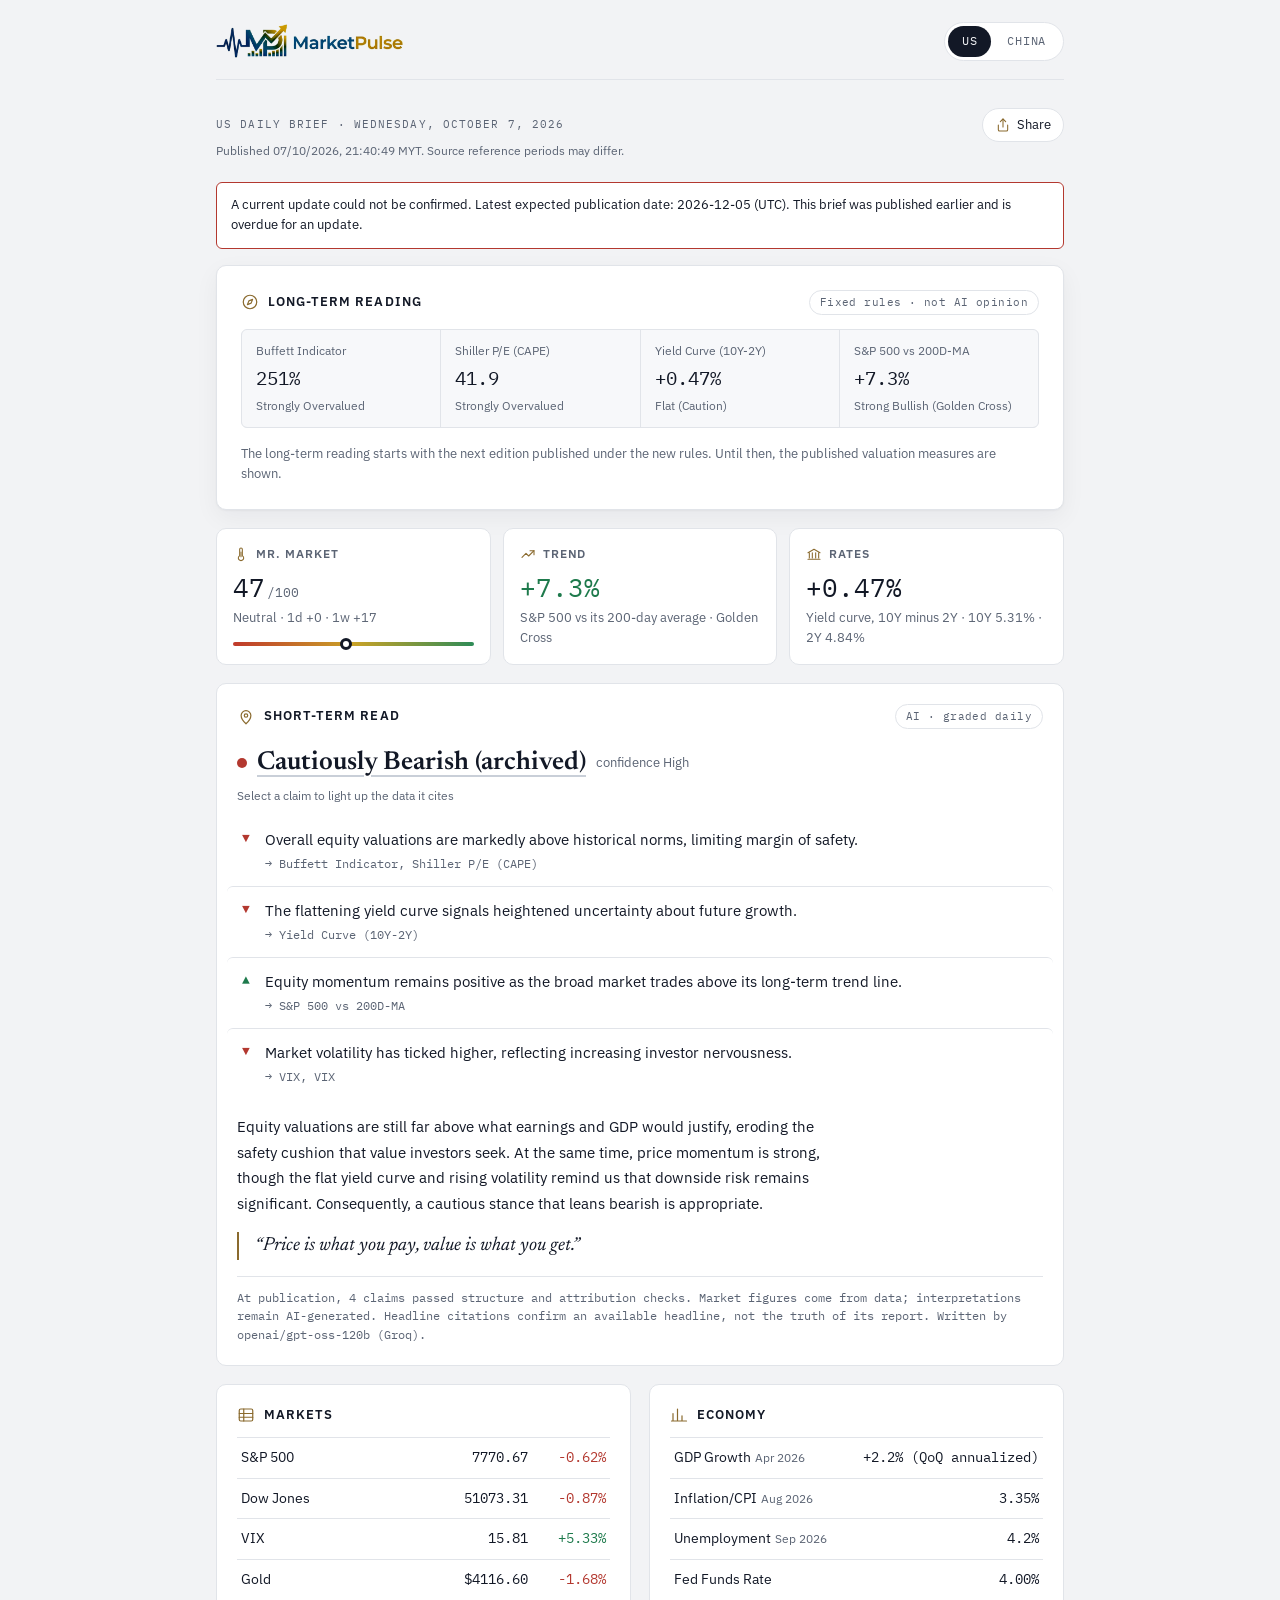
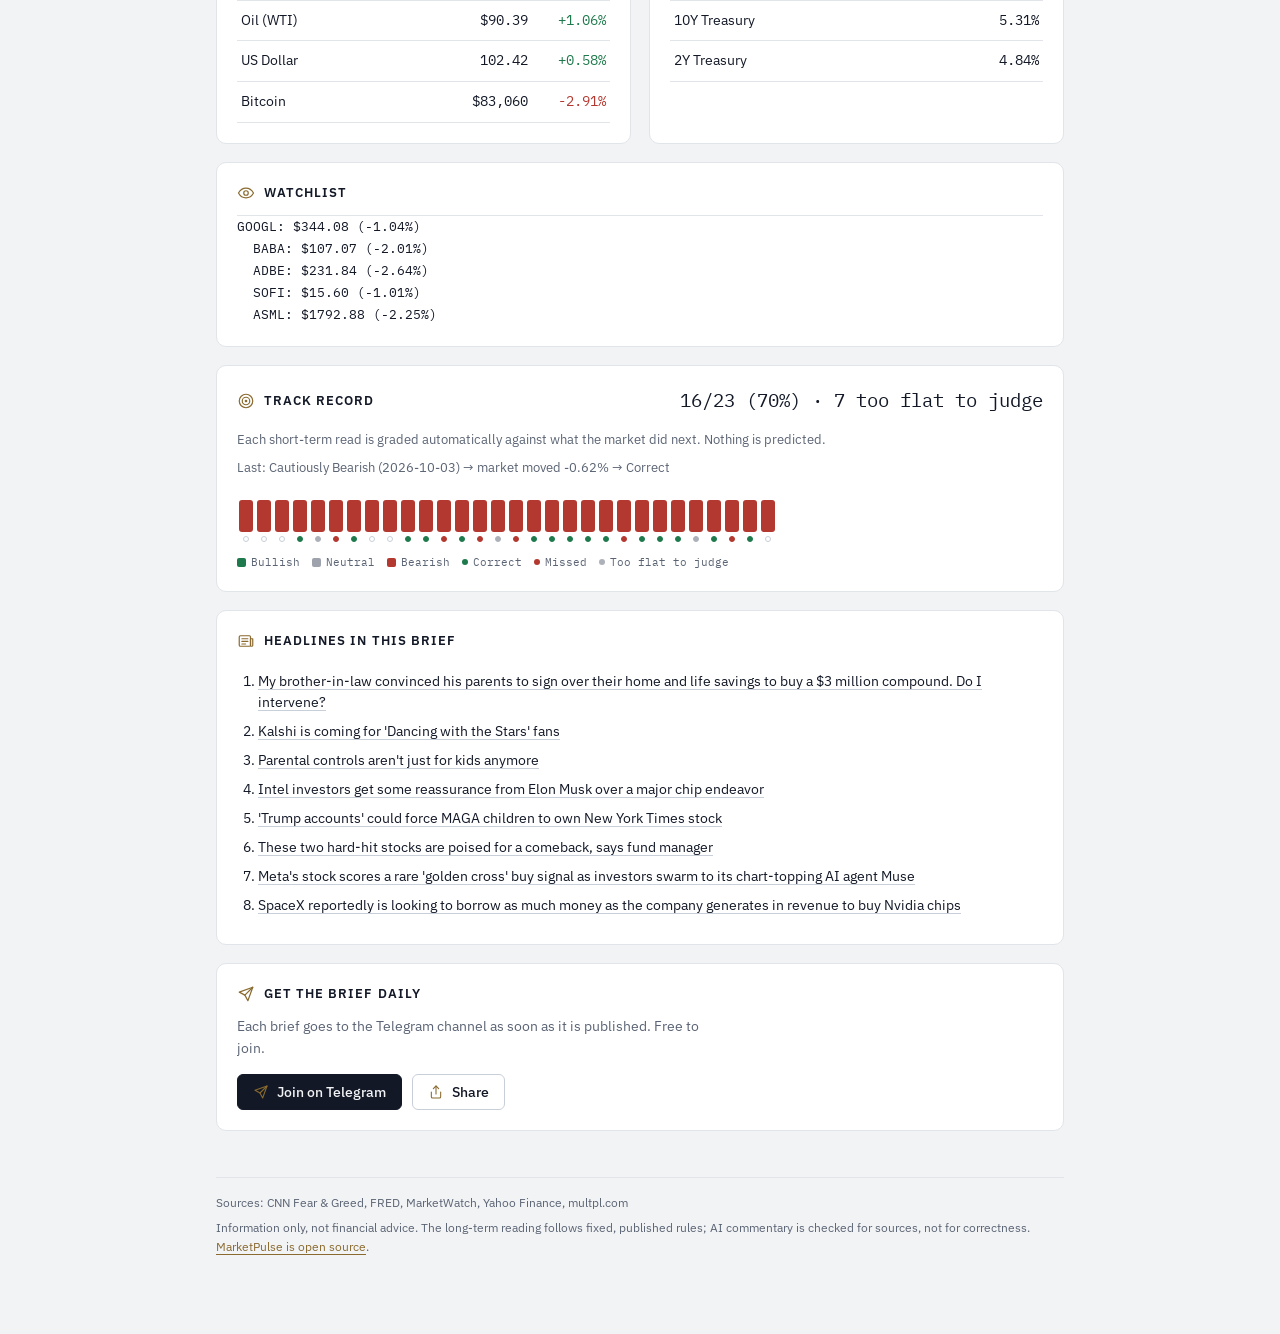
==== docs/index.html @ 203d445c "Use the channel's logo on the dashboard and in link previews The dashboard drew its own mark, a gold" ====
<!doctype html>
<html lang="en">
<head>
<meta charset="utf-8">
<meta name="viewport" content="width=device-width, initial-scale=1, viewport-fit=cover">
<title>MarketPulse — Market Brief</title>
<meta name="description" content="A long-term reading of the US market for value investors, with an AI short-term read whose every claim cites its source data.">
<link rel="canonical" href="https://creator35lwb-web.github.io/MarketPulse/">
<meta property="og:type" content="website">
<meta property="og:site_name" content="MarketPulse">
<meta property="og:title" content="MarketPulse · Daily US &amp; China market brief">
<meta property="og:description" content="A free daily brief for value investors: a long-term reading on fixed rules, and an AI short-term read whose every claim cites its data.">
<meta property="og:url" content="https://creator35lwb-web.github.io/MarketPulse/">
<meta property="og:image" content="https://creator35lwb-web.github.io/MarketPulse/assets/og-card.png">
<meta property="og:image:width" content="1200">
<meta property="og:image:height" content="630">
<meta property="og:image:alt" content="MarketPulse: the daily market brief for value investors">
<meta name="twitter:card" content="summary_large_image">
<link rel="icon" type="image/png" sizes="32x32" href="assets/brand/favicon-32.png">
<link rel="icon" type="image/png" sizes="64x64" href="assets/brand/favicon-64.png">
<link rel="apple-touch-icon" href="assets/brand/apple-touch-icon.png">
<link rel="preconnect" href="https://fonts.googleapis.com">
<link rel="preconnect" href="https://fonts.gstatic.com" crossorigin>
<link href="https://fonts.googleapis.com/css2?family=Newsreader:ital,opsz,wght@0,6..72,500;0,6..72,600;1,6..72,500&family=IBM+Plex+Sans:wght@400;500;600&family=IBM+Plex+Mono:wght@400;500&display=swap" rel="stylesheet">
<link rel="stylesheet" href="style.css">
</head>
<body>
<svg width="0" height="0" style="position:absolute" aria-hidden="true" focusable="false">
  <symbol id="i-compass" viewBox="0 0 24 24"><circle cx="12" cy="12" r="9"/><path d="M15.5 8.5l-2 5-5 2 2-5z"/></symbol>
  <symbol id="i-thermo" viewBox="0 0 24 24"><path d="M10 14.5V5a2 2 0 1 1 4 0v9.5a4 4 0 1 1-4 0z"/><path d="M12 9v7"/></symbol>
  <symbol id="i-trend" viewBox="0 0 24 24"><path d="M3 17l6-6 4 4 8-8"/><path d="M15 7h6v6"/></symbol>
  <symbol id="i-bank" viewBox="0 0 24 24"><path d="M3 10l9-5 9 5"/><path d="M5 10v8M9.5 10v8M14.5 10v8M19 10v8"/><path d="M3 20h18"/></symbol>
  <symbol id="i-grid" viewBox="0 0 24 24"><rect x="3" y="4" width="18" height="16" rx="2"/><path d="M3 10h18M3 15h18M9 4v16"/></symbol>
  <symbol id="i-eye" viewBox="0 0 24 24"><path d="M2 12s3.5-6.5 10-6.5S22 12 22 12s-3.5 6.5-10 6.5S2 12 2 12z"/><circle cx="12" cy="12" r="3"/></symbol>
  <symbol id="i-target" viewBox="0 0 24 24"><circle cx="12" cy="12" r="9"/><circle cx="12" cy="12" r="5"/><circle cx="12" cy="12" r="1"/></symbol>
  <symbol id="i-pin" viewBox="0 0 24 24"><path d="M12 21s-6.5-5.8-6.5-11a6.5 6.5 0 0 1 13 0C18.5 15.2 12 21 12 21z"/><circle cx="12" cy="10" r="2.3"/></symbol>
  <symbol id="i-news" viewBox="0 0 24 24"><rect x="3" y="5" width="15" height="14" rx="1.5"/><path d="M18 9h3v8.5a1.5 1.5 0 0 1-3 0z"/><path d="M6.5 9h8M6.5 12.5h8M6.5 16h5"/></symbol>
  <symbol id="i-clock" viewBox="0 0 24 24"><circle cx="12" cy="12" r="9"/><path d="M12 7v5l3 2"/></symbol>
  <symbol id="i-check" viewBox="0 0 24 24"><path d="M12 3l7 3v5.5c0 4.5-3 8-7 9.5-4-1.5-7-5-7-9.5V6z"/><path d="M8.5 12l2.5 2.5 4.5-5"/></symbol>
  <symbol id="i-economy" viewBox="0 0 24 24"><path d="M4 20V10M10 20V4M16 20v-7M22 20H2"/></symbol>
  <symbol id="i-share" viewBox="0 0 24 24"><path d="M12 15V3"/><path d="M8 7l4-4 4 4"/><path d="M5 12v7a2 2 0 0 0 2 2h10a2 2 0 0 0 2-2v-7"/></symbol>
  <symbol id="i-message" viewBox="0 0 24 24"><path d="M20.5 12a8.5 8.5 0 0 1-12.4 7.5L3.5 20.5l1-4.4A8.5 8.5 0 1 1 20.5 12z"/><path d="M8.5 10.5h7M8.5 14h4.5"/></symbol>
  <symbol id="i-send" viewBox="0 0 24 24"><path d="M21 3L10.5 13.5"/><path d="M21 3l-6.5 18-4-7.5-7.5-4z"/></symbol>
  <symbol id="i-copy" viewBox="0 0 24 24"><rect x="9" y="9" width="11" height="11" rx="2"/><path d="M5 15V6a2 2 0 0 1 2-2h9"/></symbol>
  <symbol id="i-close" viewBox="0 0 24 24"><path d="M6 6l12 12M18 6L6 18"/></symbol>
</svg>

<div class="wrap">
  <header class="topbar">
    <a class="brand" href="./" aria-label="MarketPulse home">
      <!-- The logo from the Telegram channel; one image per theme. -->
      <img class="brand-lockup on-light" src="assets/brand/lockup.png" alt="" width="661" height="120">
      <img class="brand-lockup on-dark" src="assets/brand/lockup-dark.png" alt="" width="661" height="120">
    </a>
    <div class="edition-toggle" role="group" aria-label="Edition">
      <button type="button" data-edition="US" aria-pressed="true">US</button>
      <button type="button" data-edition="CN" aria-pressed="false">China</button>
    </div>
  </header>

  <main id="app">
    <p class="state-msg">Loading the latest brief…</p>
  </main>

  <dialog class="share-dialog" aria-labelledby="share-title">
    <div class="share-head">
      <h2 id="share-title" class="card-title"><svg class="icon" aria-hidden="true"><use href="#i-share"/></svg>Share this brief</h2>
      <button type="button" class="icon-btn share-close" aria-label="Close"><svg class="icon" aria-hidden="true"><use href="#i-close"/></svg></button>
    </div>
    <p class="share-pitch"></p>
    <div class="share-copy">
      <input class="share-url" type="text" readonly aria-label="Link to this brief">
      <button type="button" class="btn copy-link" autofocus><svg class="icon" aria-hidden="true"><use href="#i-copy"/></svg><span class="copy-label">Copy link</span></button>
    </div>
    <div class="share-grid">
      <a data-share="whatsapp" target="_blank" rel="noopener noreferrer">WhatsApp</a>
      <a data-share="telegram" target="_blank" rel="noopener noreferrer">Telegram</a>
      <a data-share="facebook" target="_blank" rel="noopener noreferrer">Facebook</a>
      <a data-share="x" target="_blank" rel="noopener noreferrer">X</a>
      <a data-share="linkedin" target="_blank" rel="noopener noreferrer">LinkedIn</a>
      <a data-share="email">Email</a>
    </div>
  </dialog>
</div>

<template id="tpl-report">
  <section class="masthead">
    <div class="masthead-row">
      <p class="eyebrow"><span class="edition-name"></span> Daily Brief · <span class="date"></span></p>
      <button type="button" class="icon-btn share-open" aria-haspopup="dialog"><svg class="icon" aria-hidden="true"><use href="#i-share"/></svg>Share</button>
    </div>
    <p class="asof"><svg class="icon" aria-hidden="true"><use href="#i-clock"/></svg><span class="asof-label"></span></p>
    <p class="publication-time"></p>
  </section>

  <div class="publication-banner flag-banner" role="status" hidden></div>
  <div class="flag-banner data-health-banner" hidden></div>

  <section class="card reading-card" aria-labelledby="reading-title">
    <div class="card-head">
      <h2 id="reading-title" class="card-title"><svg class="icon" aria-hidden="true"><use href="#i-compass"/></svg>Long-term reading</h2>
      <span class="rules-chip">Fixed rules · not AI opinion</span>
    </div>
    <div class="reading-body">
      <div class="verdict">
        <p class="micro">Valuation</p>
        <p class="verdict-word"></p>
        <p class="verdict-status"></p>
      </div>
      <div class="band-meter" role="img">
        <div class="band-rows"></div>
        <div class="band-labels"></div>
      </div>
      <dl class="reading-facts"></dl>
      <div class="changes">
        <h3 class="micro">What would change it</h3>
        <ul class="change-list"></ul>
      </div>
    </div>
    <p class="reading-note" hidden></p>
  </section>

  <section class="context-strip" aria-label="Market context">
    <div class="tile mood-tile" data-factkey="fearGreedValue">
      <p class="tile-title"><svg class="icon" aria-hidden="true"><use href="#i-thermo"/></svg>Mr. Market</p>
      <p class="tile-value"><span class="mood-score"></span><span class="tile-unit">/100</span></p>
      <p class="tile-label mood-label"></p>
      <div class="gauge-track"><div class="gauge-dot"></div></div>
    </div>
    <div class="tile trend-tile" data-factkey="sp500VsMa200">
      <p class="tile-title"><svg class="icon" aria-hidden="true"><use href="#i-trend"/></svg>Trend</p>
      <p class="tile-value trend-value"></p>
      <p class="tile-label trend-label"></p>
    </div>
    <div class="tile rates-tile" data-factkey="yieldCurve">
      <p class="tile-title"><svg class="icon" aria-hidden="true"><use href="#i-bank"/></svg>Rates</p>
      <p class="tile-value curve-value"></p>
      <p class="tile-label curve-label"></p>
    </div>
  </section>

  <section class="card read-card" aria-labelledby="read-title">
    <div class="card-head">
      <h2 id="read-title" class="card-title"><svg class="icon" aria-hidden="true"><use href="#i-pin"/></svg>Short-term read</h2>
      <span class="rules-chip ai-chip">AI · graded daily</span>
    </div>
    <p class="read-line"><span class="read-dot"></span><button type="button" class="sentiment-word"></button><span class="confidence"></span></p>
    <p class="hint">Select a claim to light up the data it cites</p>
    <p class="analysis-notice" hidden></p>
    <div class="claims"></div>
    <p class="interpretation"></p>
    <blockquote class="wisdom"></blockquote>
    <div class="verified-strip"></div>
  </section>

  <div class="grid-2">
    <section class="card table-card" aria-labelledby="markets-title">
      <h2 id="markets-title" class="card-title"><svg class="icon" aria-hidden="true"><use href="#i-grid"/></svg>Markets</h2>
      <div class="ledger screener-ledger"></div>
    </section>
    <section class="card table-card" aria-labelledby="economy-title">
      <h2 id="economy-title" class="card-title"><svg class="icon" aria-hidden="true"><use href="#i-economy"/></svg>Economy</h2>
      <div class="ledger economic-ledger"></div>
    </section>
  </div>

  <section class="card table-card watchlist-section" aria-labelledby="watch-title">
    <h2 id="watch-title" class="card-title"><svg class="icon" aria-hidden="true"><use href="#i-eye"/></svg>Watchlist</h2>
    <div class="ledger watchlist-ledger"></div>
    <pre class="watchlist-block" hidden></pre>
  </section>

  <section class="card trackrecord-section" aria-labelledby="record-title">
    <div class="card-head">
      <h2 id="record-title" class="card-title"><svg class="icon" aria-hidden="true"><use href="#i-target"/></svg>Track record</h2>
      <span class="accuracy"></span>
    </div>
    <p class="record-note">Each short-term read is graded automatically against what the market did next. Nothing is predicted.</p>
    <p class="last"></p>
    <p class="history-empty state-msg" hidden>The history builds day by day; a timeline appears after a few editions.</p>
    <div class="history-strip" role="list" aria-label="Daily short-term read history"></div>
    <div class="history-detail" hidden>
      <span class="history-detail-date"></span>
      <span class="history-detail-sentiment"></span>
      <span class="history-detail-result"></span>
    </div>
    <div class="history-legend">
      <span><i class="swatch bullish"></i> Bullish</span>
      <span><i class="swatch neutral"></i> Neutral</span>
      <span><i class="swatch bearish"></i> Bearish</span>
      <span><i class="dot hit"></i> Correct</span>
      <span><i class="dot miss"></i> Missed</span>
      <span><i class="dot flat"></i> Too flat to judge</span>
    </div>
  </section>

  <section class="card news-section" aria-labelledby="news-title">
    <h2 id="news-title" class="card-title"><svg class="icon" aria-hidden="true"><use href="#i-news"/></svg>Headlines in this brief</h2>
    <ol class="news-list"></ol>
  </section>

  <section class="card extra-evidence-section" hidden>
    <h2 class="card-title"><svg class="icon" aria-hidden="true"><use href="#i-check"/></svg>Additional cited evidence</h2>
    <div class="ledger extra-evidence-ledger"></div>
  </section>

  <div class="grid-2 connect-grid">
    <section class="card connect-card" aria-labelledby="join-title">
      <h2 id="join-title" class="card-title"><svg class="icon" aria-hidden="true"><use href="#i-send"/></svg>Get the brief daily</h2>
      <p class="connect-text">Each brief goes to the Telegram channel as soon as it is published. Free to join.</p>
      <div class="connect-actions">
        <a class="btn btn-primary channel-link" target="_blank" rel="noopener noreferrer"><svg class="icon" aria-hidden="true"><use href="#i-send"/></svg>Join on Telegram</a>
        <button type="button" class="btn share-open" aria-haspopup="dialog"><svg class="icon" aria-hidden="true"><use href="#i-share"/></svg>Share</button>
      </div>
    </section>
    <section class="card connect-card feedback-card" aria-labelledby="feedback-title" hidden>
      <h2 id="feedback-title" class="card-title"><svg class="icon" aria-hidden="true"><use href="#i-message"/></svg>Help shape MarketPulse</h2>
      <p class="connect-text">Tell us what helps, what confuses you, or a number that looks wrong. Anonymous, and it takes about a minute.</p>
      <div class="connect-actions">
        <a class="btn btn-primary feedback-link" target="_blank" rel="noopener noreferrer"><svg class="icon" aria-hidden="true"><use href="#i-message"/></svg>Give feedback</a>
      </div>
    </section>
  </div>

  <footer class="footer">
    <p class="sources"></p>
    <p>Information only, not financial advice. The long-term reading follows fixed, published rules; AI commentary is checked for sources, not for correctness. <a href="https://github.com/creator35lwb-web/MarketPulse">MarketPulse is open source</a>.</p>
  </footer>
</template>

<script type="module" src="app.js"></script>
</body>
</html>
---- docs/style.css ----
/* ============================================================
   MarketPulse — research-note design system
   Layout: one reading column. The long-term reading leads as the
   page's single statement piece; context, the AI short-term read,
   and the source tables follow in order of how slowly they change.
   ============================================================ */

:root {
  /* Light: porcelain paper, ink text, brass accent */
  --bg: #F2F3F5;
  --surface: #FFFFFF;
  --surface-2: #F7F8FA;
  --rule: #E1E4E9;
  --rule-strong: #C9CFD8;
  --text: #121826;
  --muted: #5B6474;
  --accent: #8A6A2E;
  --accent-soft: rgba(138, 106, 46, 0.10);
  --pos: #1E7A4C;
  --neg: #B3382F;
  --band-1: #2E8B57;
  --band-2: #74A657;
  --band-3: #C9A227;
  --band-4: #D2782D;
  --band-5: #C0392B;
  --shadow: 0 1px 2px rgba(18, 24, 38, 0.04), 0 8px 24px rgba(18, 24, 38, 0.05);

  --display: "Newsreader", Georgia, "Times New Roman", serif;
  --sans: "IBM Plex Sans", -apple-system, BlinkMacSystemFont, "Segoe UI", sans-serif;
  --mono: "IBM Plex Mono", "SFMono-Regular", Consolas, monospace;

  --fs-micro: 11px;
  --fs-sm: 13px;
  --fs-md: 15px;
  --fs-lg: 19px;
  --fs-xl: 26px;
  --fs-display: clamp(40px, 8vw, 64px);

  --container: 880px;
  --radius: 10px;
  --radius-sm: 6px;
  color-scheme: light;
}

@media (prefers-color-scheme: dark) {
  :root:not([data-theme="light"]) {
    --bg: #0D1015;
    --surface: #141922;
    --surface-2: #1A2029;
    --rule: #252C37;
    --rule-strong: #343D4B;
    --text: #ECE9E2;
    --muted: #98A1AF;
    --accent: #CFA75A;
    --accent-soft: rgba(207, 167, 90, 0.12);
    --pos: #4FB07B;
    --neg: #E06A5F;
    --band-1: #3FA36B;
    --band-2: #8CBF6A;
    --band-3: #D9B640;
    --band-4: #E08A45;
    --band-5: #E05A4C;
    --shadow: 0 1px 2px rgba(0, 0, 0, 0.3), 0 12px 32px rgba(0, 0, 0, 0.25);
    color-scheme: dark;
  }
}
:root[data-theme="dark"] {
  --bg: #0D1015;
  --surface: #141922;
  --surface-2: #1A2029;
  --rule: #252C37;
  --rule-strong: #343D4B;
  --text: #ECE9E2;
  --muted: #98A1AF;
  --accent: #CFA75A;
  --accent-soft: rgba(207, 167, 90, 0.12);
  --pos: #4FB07B;
  --neg: #E06A5F;
  --band-1: #3FA36B;
  --band-2: #8CBF6A;
  --band-3: #D9B640;
  --band-4: #E08A45;
  --band-5: #E05A4C;
  --shadow: 0 1px 2px rgba(0, 0, 0, 0.3), 0 12px 32px rgba(0, 0, 0, 0.25);
  color-scheme: dark;
}

* { box-sizing: border-box; }
[hidden] { display: none !important; }

body {
  margin: 0;
  background: var(--bg);
  color: var(--text);
  font-family: var(--sans);
  font-size: var(--fs-md);
  line-height: 1.55;
  -webkit-font-smoothing: antialiased;
}

.wrap {
  max-width: var(--container);
  margin: 0 auto;
  padding-inline: 16px;
  padding-block: 0 72px;
}

a { color: var(--accent); text-underline-offset: 3px; }
button { font: inherit; color: inherit; }
:focus-visible { outline: 2px solid var(--accent); outline-offset: 2px; border-radius: 4px; }

.icon {
  width: 18px; height: 18px;
  flex: 0 0 auto;
  fill: none;
  stroke: currentColor;
  stroke-width: 1.6;
  stroke-linecap: round;
  stroke-linejoin: round;
}

/* ---------- Top bar ---------- */

.topbar {
  display: flex;
  align-items: center;
  justify-content: space-between;
  gap: 16px;
  padding-block: 22px 18px;
  margin-bottom: 28px;
  border-bottom: 1px solid var(--rule);
}
.brand { display: inline-flex; align-items: center; text-decoration: none; min-width: 0; }
/* The channel's logo as a horizontal lockup; the dark-theme file lifts the navy so it reads on dark. */
.brand-lockup { display: block; height: 34px; width: auto; max-width: 100%; }
.brand-lockup.on-dark { display: none; }
@media (prefers-color-scheme: dark) {
  :root:not([data-theme="light"]) .brand-lockup.on-light { display: none; }
  :root:not([data-theme="light"]) .brand-lockup.on-dark { display: block; }
}
:root[data-theme="dark"] .brand-lockup.on-light { display: none; }
:root[data-theme="dark"] .brand-lockup.on-dark { display: block; }

.edition-toggle {
  display: flex;
  gap: 2px;
  padding: 3px;
  background: var(--surface);
  border: 1px solid var(--rule);
  border-radius: 999px;
}
.edition-toggle button {
  font-family: var(--mono);
  font-size: 12px;
  letter-spacing: 0.06em;
  text-transform: uppercase;
  color: var(--muted);
  background: transparent;
  border: 0;
  padding: 6px 14px;
  border-radius: 999px;
  cursor: pointer;
}
.edition-toggle button[aria-pressed="true"] { background: var(--text); color: var(--bg); }

/* ---------- Masthead ---------- */

.masthead { margin-bottom: 22px; }
.eyebrow, .micro {
  font-family: var(--mono);
  font-size: var(--fs-micro);
  letter-spacing: 0.1em;
  text-transform: uppercase;
  color: var(--muted);
  margin: 0;
}
.asof {
  display: inline-flex;
  align-items: center;
  gap: 8px;
  margin: 10px 0 4px;
  font-size: var(--fs-sm);
  color: var(--text);
}
.asof .icon { color: var(--accent); width: 16px; height: 16px; }
.asof.is-flagged { color: var(--neg); font-weight: 500; }
.asof.is-flagged .icon { color: var(--neg); }
.publication-time { margin: 0; font-size: 12px; color: var(--muted); }

/* ---------- Cards ---------- */

.card {
  background: var(--surface);
  border: 1px solid var(--rule);
  border-radius: var(--radius);
  padding: 20px;
  margin-bottom: 18px;
}
.card-head { display: flex; align-items: center; justify-content: space-between; gap: 12px; flex-wrap: wrap; margin-bottom: 14px; }
.card-title {
  display: inline-flex;
  align-items: center;
  gap: 9px;
  margin: 0;
  font-family: var(--sans);
  font-size: var(--fs-sm);
  font-weight: 600;
  letter-spacing: 0.08em;
  text-transform: uppercase;
  color: var(--text);
}
.card-title .icon { color: var(--accent); }
section.card > .card-title { margin-bottom: 12px; }
.rules-chip {
  font-family: var(--mono);
  font-size: var(--fs-micro);
  letter-spacing: 0.04em;
  color: var(--muted);
  border: 1px solid var(--rule);
  border-radius: 999px;
  padding: 3px 10px;
}

/* ---------- Long-term reading: the statement piece ---------- */

.reading-card { box-shadow: var(--shadow); padding: 24px; }
.reading-body { display: grid; gap: 22px; }
.verdict-word {
  font-family: var(--display);
  font-size: var(--fs-display);
  font-weight: 600;
  line-height: 1.02;
  letter-spacing: -0.015em;
  margin: 6px 0 8px;
  text-wrap: balance;
}
.verdict-word[data-level="1"] { color: var(--band-1); }
.verdict-word[data-level="2"] { color: var(--band-2); }
.verdict-word[data-level="3"] { color: var(--band-3); }
.verdict-word[data-level="4"] { color: var(--band-4); }
.verdict-word[data-level="5"] { color: var(--band-5); }
.verdict-status { margin: 0; font-size: var(--fs-sm); color: var(--muted); }

.band-meter { padding-bottom: 4px; }
.band-rows { display: grid; gap: 12px; }
.band-row { padding-top: 24px; border-radius: 4px; transition: background 0.3s ease; }
.band-track {
  position: relative;
  display: grid;
  grid-template-columns: repeat(5, 1fr);
  gap: 3px;
  height: 10px;
}
.band-seg { border-radius: 3px; opacity: 0.32; }
.band-seg.is-current { opacity: 1; }
.band-seg[data-level="1"] { background: var(--band-1); }
.band-seg[data-level="2"] { background: var(--band-2); }
.band-seg[data-level="3"] { background: var(--band-3); }
.band-seg[data-level="4"] { background: var(--band-4); }
.band-seg[data-level="5"] { background: var(--band-5); }
.band-marker {
  position: absolute;
  top: 50%;
  transform: translate(-50%, -50%);
  width: 14px; height: 14px;
  border-radius: 50%;
  background: var(--surface);
  border: 3px solid var(--text);
}
.band-marker .tag {
  position: absolute;
  bottom: 16px;
  left: 50%;
  transform: translateX(-50%);
  white-space: nowrap;
  font-family: var(--mono);
  font-size: 12px;
  color: var(--text);
}
/* Near either end, the tag hangs inward so it never leaves the card. */
.band-marker .tag.is-left { left: auto; right: -7px; transform: none; }
.band-marker .tag.is-right { left: -7px; transform: none; }
.band-labels {
  display: grid;
  grid-template-columns: repeat(5, 1fr);
  gap: 3px;
  margin-top: 10px;
  font-size: 11.5px;
  color: var(--muted);
}
.band-labels span { text-align: center; line-height: 1.25; }
.band-labels span.is-current { color: var(--text); font-weight: 600; }

.reading-facts {
  display: grid;
  grid-template-columns: repeat(auto-fit, minmax(170px, 1fr));
  gap: 1px;
  margin: 0;
  background: var(--rule);
  border: 1px solid var(--rule);
  border-radius: var(--radius-sm);
  overflow: hidden;
}
.reading-facts > div { background: var(--surface-2); padding: 12px 14px; min-width: 0; transition: background 0.3s ease; }
.reading-facts dt { font-size: 12px; color: var(--muted); margin-bottom: 4px; }
.reading-facts dd { margin: 0; font-family: var(--mono); font-size: var(--fs-lg); font-variant-numeric: tabular-nums; }
.reading-facts dd .sub { display: block; font-family: var(--sans); font-size: 12px; color: var(--muted); margin-top: 3px; }
.chip {
  display: inline-block;
  font-family: var(--sans);
  font-size: 13px;
  font-weight: 600;
  letter-spacing: 0.02em;
  padding: 2px 10px;
  border-radius: 999px;
  border: 1px solid currentColor;
}
.chip.tone-1 { color: var(--band-1); }
.chip.tone-2 { color: var(--band-3); }
.chip.tone-3 { color: var(--band-4); }
.chip.tone-4 { color: var(--band-5); }

.changes .micro { margin-bottom: 8px; }
.change-list { list-style: none; margin: 0; padding: 0; display: grid; gap: 8px; }
.change-list li {
  display: grid;
  grid-template-columns: 22px 1fr;
  gap: 8px;
  font-size: 14px;
  line-height: 1.45;
}
.change-list .arrow { font-family: var(--mono); color: var(--accent); text-align: center; }
.change-list code { font-family: var(--mono); font-size: 13px; background: var(--accent-soft); padding: 0 5px; border-radius: 4px; }
.change-list .distance { color: var(--muted); }
.reading-note { margin: 16px 0 0; font-size: var(--fs-sm); color: var(--muted); }

/* ---------- Context strip ---------- */

.context-strip {
  display: grid;
  grid-template-columns: repeat(3, minmax(0, 1fr));
  gap: 12px;
  margin-bottom: 18px;
}
.tile {
  background: var(--surface);
  border: 1px solid var(--rule);
  border-radius: var(--radius);
  padding: 16px;
  min-width: 0;
  transition: background 0.3s ease, border-color 0.3s ease;
}
.tile-title { display: flex; align-items: center; gap: 7px; margin: 0 0 10px; font-size: 12px; font-weight: 600; letter-spacing: 0.08em; text-transform: uppercase; color: var(--muted); }
.tile-title .icon { width: 16px; height: 16px; color: var(--accent); }
.tile-value { margin: 0; font-family: var(--mono); font-size: var(--fs-xl); font-variant-numeric: tabular-nums; line-height: 1.1; }
.tile-unit { font-size: 13px; color: var(--muted); margin-left: 2px; }
.tile-label { margin: 6px 0 0; font-size: 13px; color: var(--muted); }
.tile-value.is-up { color: var(--pos); }
.tile-value.is-down { color: var(--neg); }
.gauge-track {
  position: relative;
  height: 4px;
  margin-top: 14px;
  border-radius: 2px;
  background: linear-gradient(90deg, var(--band-5), var(--band-3) 50%, var(--band-1));
}
.gauge-dot {
  position: absolute;
  top: 50%;
  width: 12px; height: 12px;
  border-radius: 50%;
  background: var(--surface);
  border: 3px solid var(--text);
  transform: translate(-50%, -50%);
}

/* ---------- Short-term read ---------- */

.read-line { display: flex; align-items: center; flex-wrap: wrap; gap: 10px; margin: 0 0 4px; }
.read-dot { width: 10px; height: 10px; border-radius: 50%; background: var(--muted); }
.read-dot.bullish { background: var(--pos); }
.read-dot.bearish { background: var(--neg); }
.sentiment-word {
  font-family: var(--display);
  font-size: var(--fs-xl);
  font-weight: 600;
  background: none;
  border: 0;
  padding: 0;
  cursor: pointer;
  text-decoration: underline;
  text-decoration-color: var(--rule-strong);
  text-underline-offset: 6px;
}
.sentiment-word:hover { text-decoration-color: var(--accent); }
.confidence { font-size: var(--fs-sm); color: var(--muted); }
.hint { margin: 2px 0 10px; font-size: 12px; color: var(--muted); }
.analysis-notice { font-size: var(--fs-sm); color: var(--muted); }

.claim {
  display: grid;
  grid-template-columns: 18px minmax(0, 1fr);
  gap: 10px;
  padding: 12px 10px;
  margin-inline: -10px;
  border-radius: var(--radius-sm);
  cursor: pointer;
}
.claim + .claim { border-top: 1px solid var(--rule); }
.claim:hover, .claim.is-active { background: var(--accent-soft); }
.claim .dir { font-family: var(--mono); font-size: 13px; line-height: 1.6; text-align: center; color: var(--muted); }
.claim .dir.supports_bullish { color: var(--pos); }
.claim .dir.supports_bearish { color: var(--neg); }
.claim .text { font-size: 15px; }
.claim .evidence-tag { margin-top: 4px; font-family: var(--mono); font-size: 12px; color: var(--muted); overflow-wrap: anywhere; }
.claim.is-active .evidence-tag { color: var(--accent); }
.interpretation { margin: 16px 0; font-size: 15px; line-height: 1.7; color: var(--text); max-width: 68ch; }
.wisdom {
  margin: 0 0 16px;
  padding-left: 16px;
  border-left: 2px solid var(--accent);
  font-family: var(--display);
  font-style: italic;
  font-size: var(--fs-lg);
  line-height: 1.45;
}
.verified-strip {
  display: flex;
  align-items: center;
  gap: 8px;
  font-family: var(--mono);
  font-size: 12px;
  color: var(--pos);
  padding-top: 12px;
  border-top: 1px solid var(--rule);
}
.verified-strip[data-status="approved"]::before { content: "\2713"; font-weight: 700; }
.verified-strip[data-status="withheld"] { color: var(--neg); }
.verified-strip[data-status="unavailable"], .verified-strip[data-status="historical"] { color: var(--muted); }

/* ---------- Tables ---------- */

.grid-2 { display: grid; grid-template-columns: repeat(2, minmax(0, 1fr)); gap: 18px; }
.grid-2 > .card { margin-bottom: 18px; }
.ledger { border-top: 1px solid var(--rule); }
.ledger-row {
  display: grid;
  grid-template-columns: minmax(0, 1fr) auto auto;
  align-items: baseline;
  gap: 14px;
  padding: 9px 4px;
  border-bottom: 1px solid var(--rule);
  transition: background 0.3s ease;
}
.ledger-row .label { font-size: 14px; color: var(--text); min-width: 0; }
.ledger-row .label .period { color: var(--muted); font-size: 12px; margin-left: 4px; }
.ledger-row .value, .ledger-row .change { font-family: var(--mono); font-size: 14px; font-variant-numeric: tabular-nums; text-align: right; white-space: nowrap; }
.ledger-row .change { min-width: 8ch; }
.ledger-row .change.up { color: var(--pos); }
.ledger-row .change.down { color: var(--neg); }
.ledger-row.two-col { grid-template-columns: minmax(0, 1fr) auto; }
.is-cited { background: var(--accent-soft) !important; border-color: var(--accent) !important; }
.evidence-unavailable .value { color: var(--neg); }
.extra-evidence-ledger .value { overflow-wrap: anywhere; white-space: normal; }
.watchlist-block { font-family: var(--mono); font-size: 13px; line-height: 1.7; white-space: pre-wrap; margin: 0; }

/* ---------- Track record ---------- */

.accuracy { font-family: var(--mono); font-size: var(--fs-lg); color: var(--text); }
.record-note, .last { margin: 0 0 8px; font-size: 13px; color: var(--muted); }
.history-strip { display: flex; align-items: flex-end; gap: 4px; padding: 14px 2px 12px; overflow-x: auto; }
.history-cell { flex: 0 0 auto; width: 14px; height: 32px; border-radius: 3px; background: var(--rule-strong); cursor: pointer; position: relative; }
.history-cell.bullish { background: var(--pos); }
.history-cell.bearish { background: var(--neg); }
.history-cell.neutral { background: var(--muted); opacity: 0.6; }
.history-cell:hover, .history-cell.is-active { outline: 2px solid var(--accent); outline-offset: 2px; }
.history-cell .history-dot { position: absolute; left: 50%; bottom: -10px; width: 6px; height: 6px; border-radius: 50%; transform: translateX(-50%); border: 1px solid var(--rule-strong); }
.history-cell .history-dot.hit { background: var(--pos); border-color: var(--pos); }
.history-cell .history-dot.miss { background: var(--neg); border-color: var(--neg); }
.history-cell .history-dot.flat { background: var(--muted); border-color: var(--muted); opacity: 0.5; }
.history-detail { display: flex; flex-wrap: wrap; gap: 10px; align-items: baseline; margin-top: 14px; padding: 10px 12px; border-radius: var(--radius-sm); background: var(--surface-2); font-size: 13px; }
.history-detail-date { font-family: var(--mono); color: var(--accent); font-size: 12px; }
.history-detail-result { color: var(--muted); font-size: 12px; }
.history-legend { display: flex; flex-wrap: wrap; gap: 12px; margin-top: 10px; font-family: var(--mono); font-size: 11px; color: var(--muted); }
.history-legend span { display: inline-flex; align-items: center; gap: 5px; }
.history-legend .swatch { width: 9px; height: 9px; border-radius: 2px; display: inline-block; }
.history-legend .swatch.bullish { background: var(--pos); }
.history-legend .swatch.bearish { background: var(--neg); }
.history-legend .swatch.neutral { background: var(--muted); opacity: 0.6; }
.history-legend .dot { width: 6px; height: 6px; border-radius: 50%; display: inline-block; }
.history-legend .dot.hit { background: var(--pos); }
.history-legend .dot.miss { background: var(--neg); }
.history-legend .dot.flat { background: var(--muted); opacity: 0.5; }

/* ---------- Headlines ---------- */

.news-list { margin: 0; padding-left: 1.4em; }
.news-item { font-size: 14px; margin: 8px 0; line-height: 1.5; }
.news-item a { color: var(--text); text-decoration-color: var(--rule-strong); }
.news-item a:hover { color: var(--accent); text-decoration-color: var(--accent); }
.source-link-unavailable { color: var(--muted); font-size: 12px; }

/* ---------- Banners, footer, states ---------- */

.flag-banner {
  font-size: 13px;
  padding: 12px 14px;
  border: 1px solid var(--neg);
  border-radius: var(--radius-sm);
  background: var(--surface);
  margin-bottom: 16px;
}
.flag-banner b { color: var(--neg); }
/* ---------- Join, share and feedback ---------- */

.masthead-row { display: flex; align-items: center; justify-content: space-between; gap: 12px; }
.icon-btn {
  display: inline-flex;
  align-items: center;
  gap: 6px;
  padding: 6px 12px;
  border: 1px solid var(--rule);
  border-radius: 999px;
  background: var(--surface);
  color: var(--text);
  font-size: 13px;
  cursor: pointer;
}
.icon-btn:hover { border-color: var(--rule-strong); }
.icon-btn .icon { width: 16px; height: 16px; color: var(--accent); }

.btn {
  display: inline-flex;
  align-items: center;
  gap: 8px;
  padding: 9px 15px;
  border: 1px solid var(--rule-strong);
  border-radius: var(--radius-sm);
  background: var(--surface);
  color: var(--text);
  font-size: 14px;
  font-weight: 500;
  line-height: 1.2;
  text-decoration: none;
  cursor: pointer;
}
.btn:hover { border-color: var(--accent); }
.btn .icon { width: 16px; height: 16px; color: var(--accent); }
.btn-primary { background: var(--text); border-color: var(--text); color: var(--bg); }
.btn-primary:hover { border-color: var(--accent); box-shadow: 0 0 0 1px var(--accent) inset; }

.connect-grid.is-single { grid-template-columns: minmax(0, 1fr); }
.connect-text { margin: 0 0 14px; font-size: 14px; color: var(--muted); max-width: 60ch; }
.connect-actions { display: flex; flex-wrap: wrap; gap: 10px; }

.share-dialog {
  width: min(440px, calc(100vw - 32px));
  padding: 20px;
  border: 1px solid var(--rule);
  border-radius: var(--radius);
  background: var(--surface);
  color: var(--text);
  box-shadow: var(--shadow);
}
.share-dialog::backdrop { background: rgba(13, 16, 21, 0.55); }
.share-head { display: flex; align-items: center; justify-content: space-between; gap: 12px; margin-bottom: 10px; }
.share-head .icon-btn { padding: 6px; }
.share-pitch { margin: 0 0 14px; font-size: 14px; color: var(--muted); }
.share-copy { display: flex; gap: 8px; margin-bottom: 14px; }
.share-url {
  flex: 1;
  min-width: 0;
  padding: 9px 10px;
  border: 1px solid var(--rule);
  border-radius: var(--radius-sm);
  background: var(--surface-2);
  color: var(--text);
  font-family: var(--mono);
  font-size: 12.5px;
}
.share-grid { display: grid; grid-template-columns: repeat(3, minmax(0, 1fr)); gap: 8px; }
.share-grid a {
  padding: 10px 8px;
  border: 1px solid var(--rule);
  border-radius: var(--radius-sm);
  background: var(--surface-2);
  color: var(--text);
  font-size: 13.5px;
  font-weight: 500;
  text-align: center;
  text-decoration: none;
}
.share-grid a:hover { border-color: var(--accent); }

.footer { margin-top: 28px; padding-top: 16px; border-top: 1px solid var(--rule); font-size: 12px; color: var(--muted); }
.footer p { margin: 0 0 6px; }
.state-msg { font-family: var(--mono); font-size: 13px; color: var(--muted); padding: 36px 0; text-align: center; }

@media (prefers-reduced-motion: reduce) {
  * { transition: none !important; animation: none !important; scroll-behavior: auto !important; }
}

@media (max-width: 680px) {
  .grid-2 { grid-template-columns: minmax(0, 1fr); gap: 0; }
  .context-strip { grid-template-columns: minmax(0, 1fr); }
  .card, .reading-card { padding: 16px; }
  .band-labels { font-size: 10.5px; }
  .share-grid { grid-template-columns: repeat(2, minmax(0, 1fr)); }
  .brand-lockup { height: 28px; }
}
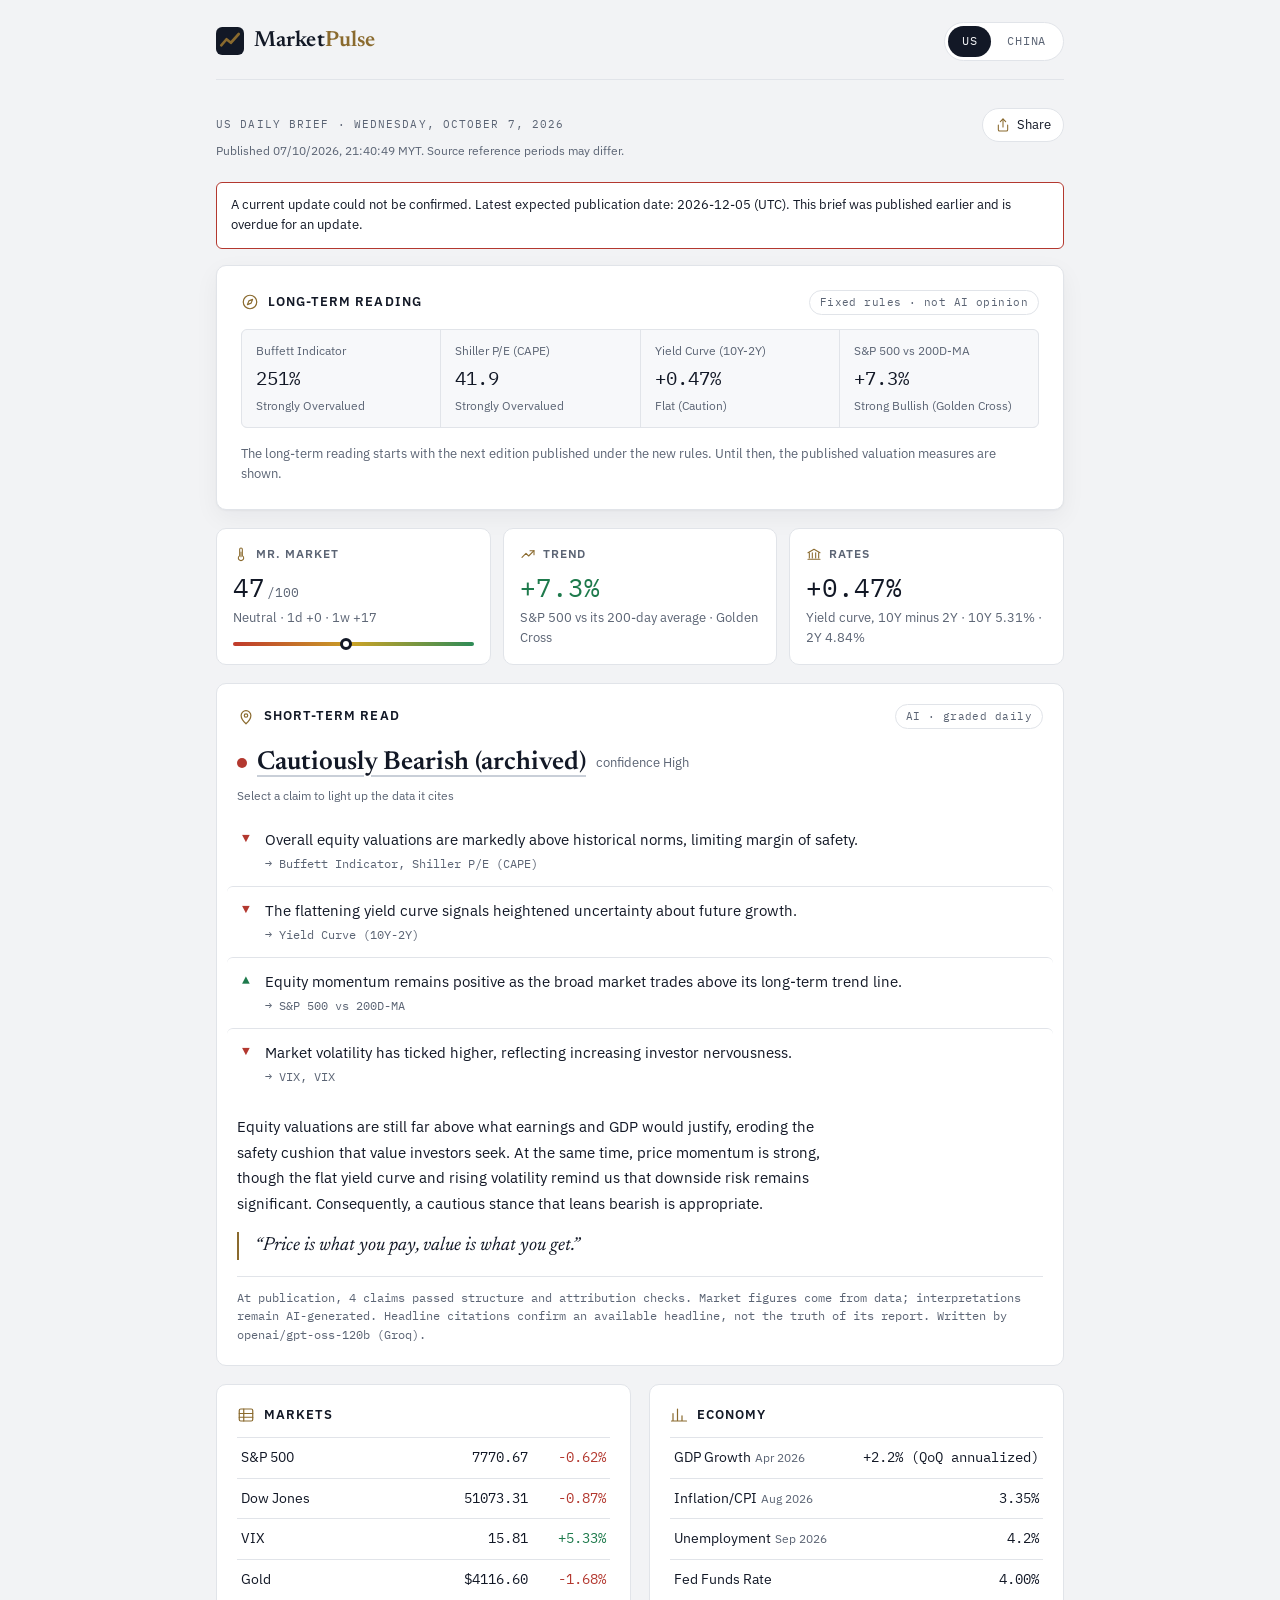
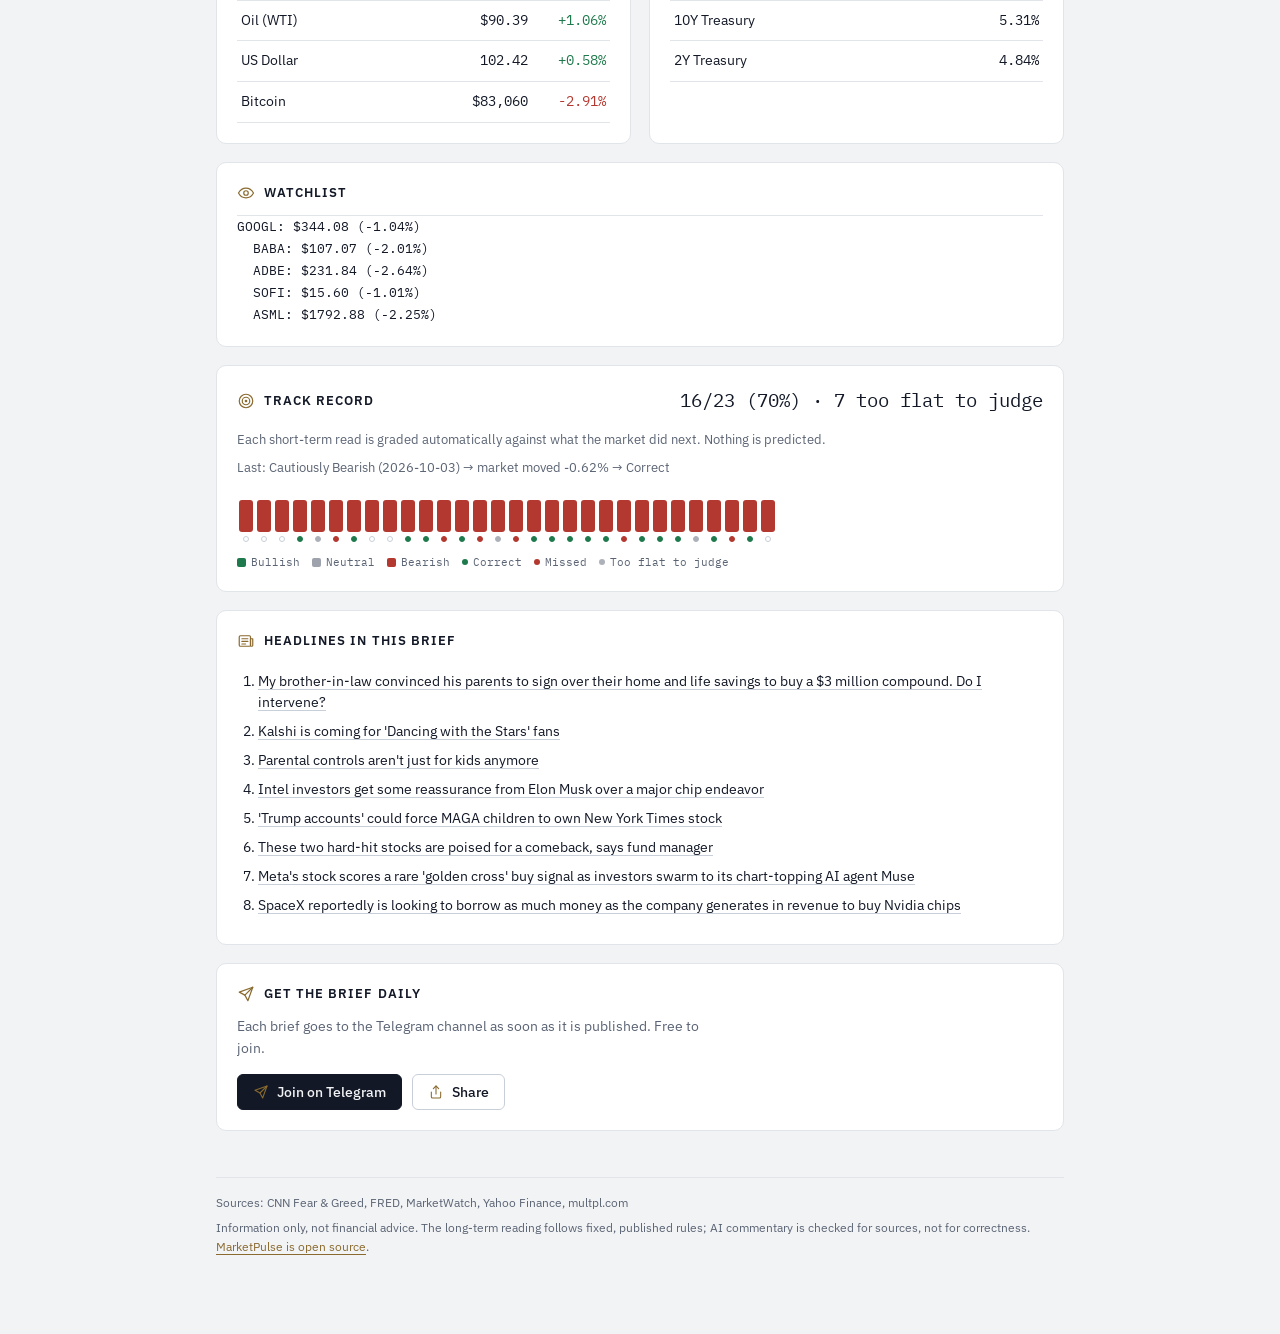
==== commit 3e9685e7: "Merge pull request #114 from creator35lwb-web/w4-baseline Show how often the market fell beside the " ====
--- a/docs/index.html
+++ b/docs/index.html
@@ -16,9 +16,7 @@
 <meta property="og:image:height" content="630">
 <meta property="og:image:alt" content="MarketPulse: the daily market brief for value investors">
 <meta name="twitter:card" content="summary_large_image">
-<link rel="icon" type="image/png" sizes="32x32" href="assets/brand/favicon-32.png">
-<link rel="icon" type="image/png" sizes="64x64" href="assets/brand/favicon-64.png">
-<link rel="apple-touch-icon" href="assets/brand/apple-touch-icon.png">
+<link rel="icon" href="data:image/svg+xml,<svg xmlns=%22http://www.w3.org/2000/svg%22 viewBox=%220 0 32 32%22><rect width=%2232%22 height=%2232%22 rx=%227%22 fill=%22%23141922%22/><path d=%22M6 21l6-7 5 4 9-10%22 fill=%22none%22 stroke=%22%23CFA75A%22 stroke-width=%223%22 stroke-linecap=%22round%22 stroke-linejoin=%22round%22/></svg>">
 <link rel="preconnect" href="https://fonts.googleapis.com">
 <link rel="preconnect" href="https://fonts.gstatic.com" crossorigin>
 <link href="https://fonts.googleapis.com/css2?family=Newsreader:ital,opsz,wght@0,6..72,500;0,6..72,600;1,6..72,500&family=IBM+Plex+Sans:wght@400;500;600&family=IBM+Plex+Mono:wght@400;500&display=swap" rel="stylesheet">
@@ -48,9 +46,8 @@
 <div class="wrap">
   <header class="topbar">
     <a class="brand" href="./" aria-label="MarketPulse home">
-      <!-- The logo from the Telegram channel; one image per theme. -->
-      <img class="brand-lockup on-light" src="assets/brand/lockup.png" alt="" width="661" height="120">
-      <img class="brand-lockup on-dark" src="assets/brand/lockup-dark.png" alt="" width="661" height="120">
+      <svg class="brand-mark" viewBox="0 0 32 32" aria-hidden="true"><rect width="32" height="32" rx="7"/><path d="M6 21l6-7 5 4 9-10"/></svg>
+      <span class="wordmark">Market<em>Pulse</em></span>
     </a>
     <div class="edition-toggle" role="group" aria-label="Edition">
       <button type="button" data-edition="US" aria-pressed="true">US</button>
@@ -176,6 +173,7 @@
       <span class="accuracy"></span>
     </div>
     <p class="record-note">Each short-term read is graded automatically against what the market did next. Nothing is predicted.</p>
+    <p class="baseline" hidden></p>
     <p class="last"></p>
     <p class="history-empty state-msg" hidden>The history builds day by day; a timeline appears after a few editions.</p>
     <div class="history-strip" role="list" aria-label="Daily short-term read history"></div>
--- a/docs/style.css
+++ b/docs/style.css
@@ -130,16 +130,12 @@
   margin-bottom: 28px;
   border-bottom: 1px solid var(--rule);
 }
-.brand { display: inline-flex; align-items: center; text-decoration: none; min-width: 0; }
-/* The channel's logo as a horizontal lockup; the dark-theme file lifts the navy so it reads on dark. */
-.brand-lockup { display: block; height: 34px; width: auto; max-width: 100%; }
-.brand-lockup.on-dark { display: none; }
-@media (prefers-color-scheme: dark) {
-  :root:not([data-theme="light"]) .brand-lockup.on-light { display: none; }
-  :root:not([data-theme="light"]) .brand-lockup.on-dark { display: block; }
-}
-:root[data-theme="dark"] .brand-lockup.on-light { display: none; }
-:root[data-theme="dark"] .brand-lockup.on-dark { display: block; }
+.brand { display: inline-flex; align-items: center; gap: 10px; text-decoration: none; color: var(--text); }
+.brand-mark { width: 28px; height: 28px; }
+.brand-mark rect { fill: var(--text); }
+.brand-mark path { fill: none; stroke: var(--accent); stroke-width: 3; stroke-linecap: round; stroke-linejoin: round; }
+.wordmark { font-family: var(--display); font-size: 22px; font-weight: 600; letter-spacing: 0.005em; }
+.wordmark em { font-style: normal; color: var(--accent); }
 
 .edition-toggle {
   display: flex;
@@ -468,6 +464,15 @@
 
 .accuracy { font-family: var(--mono); font-size: var(--fs-lg); color: var(--text); }
 .record-note, .last { margin: 0 0 8px; font-size: 13px; color: var(--muted); }
+.baseline {
+  margin: 0 0 10px;
+  padding: 8px 12px;
+  border-left: 3px solid var(--accent);
+  border-radius: 0 var(--radius-sm) var(--radius-sm) 0;
+  background: var(--accent-soft);
+  font-size: 14px;
+  color: var(--text);
+}
 .history-strip { display: flex; align-items: flex-end; gap: 4px; padding: 14px 2px 12px; overflow-x: auto; }
 .history-cell { flex: 0 0 auto; width: 14px; height: 32px; border-radius: 3px; background: var(--rule-strong); cursor: pointer; position: relative; }
 .history-cell.bullish { background: var(--pos); }
@@ -606,5 +611,4 @@
   .card, .reading-card { padding: 16px; }
   .band-labels { font-size: 10.5px; }
   .share-grid { grid-template-columns: repeat(2, minmax(0, 1fr)); }
-  .brand-lockup { height: 28px; }
-}
+}
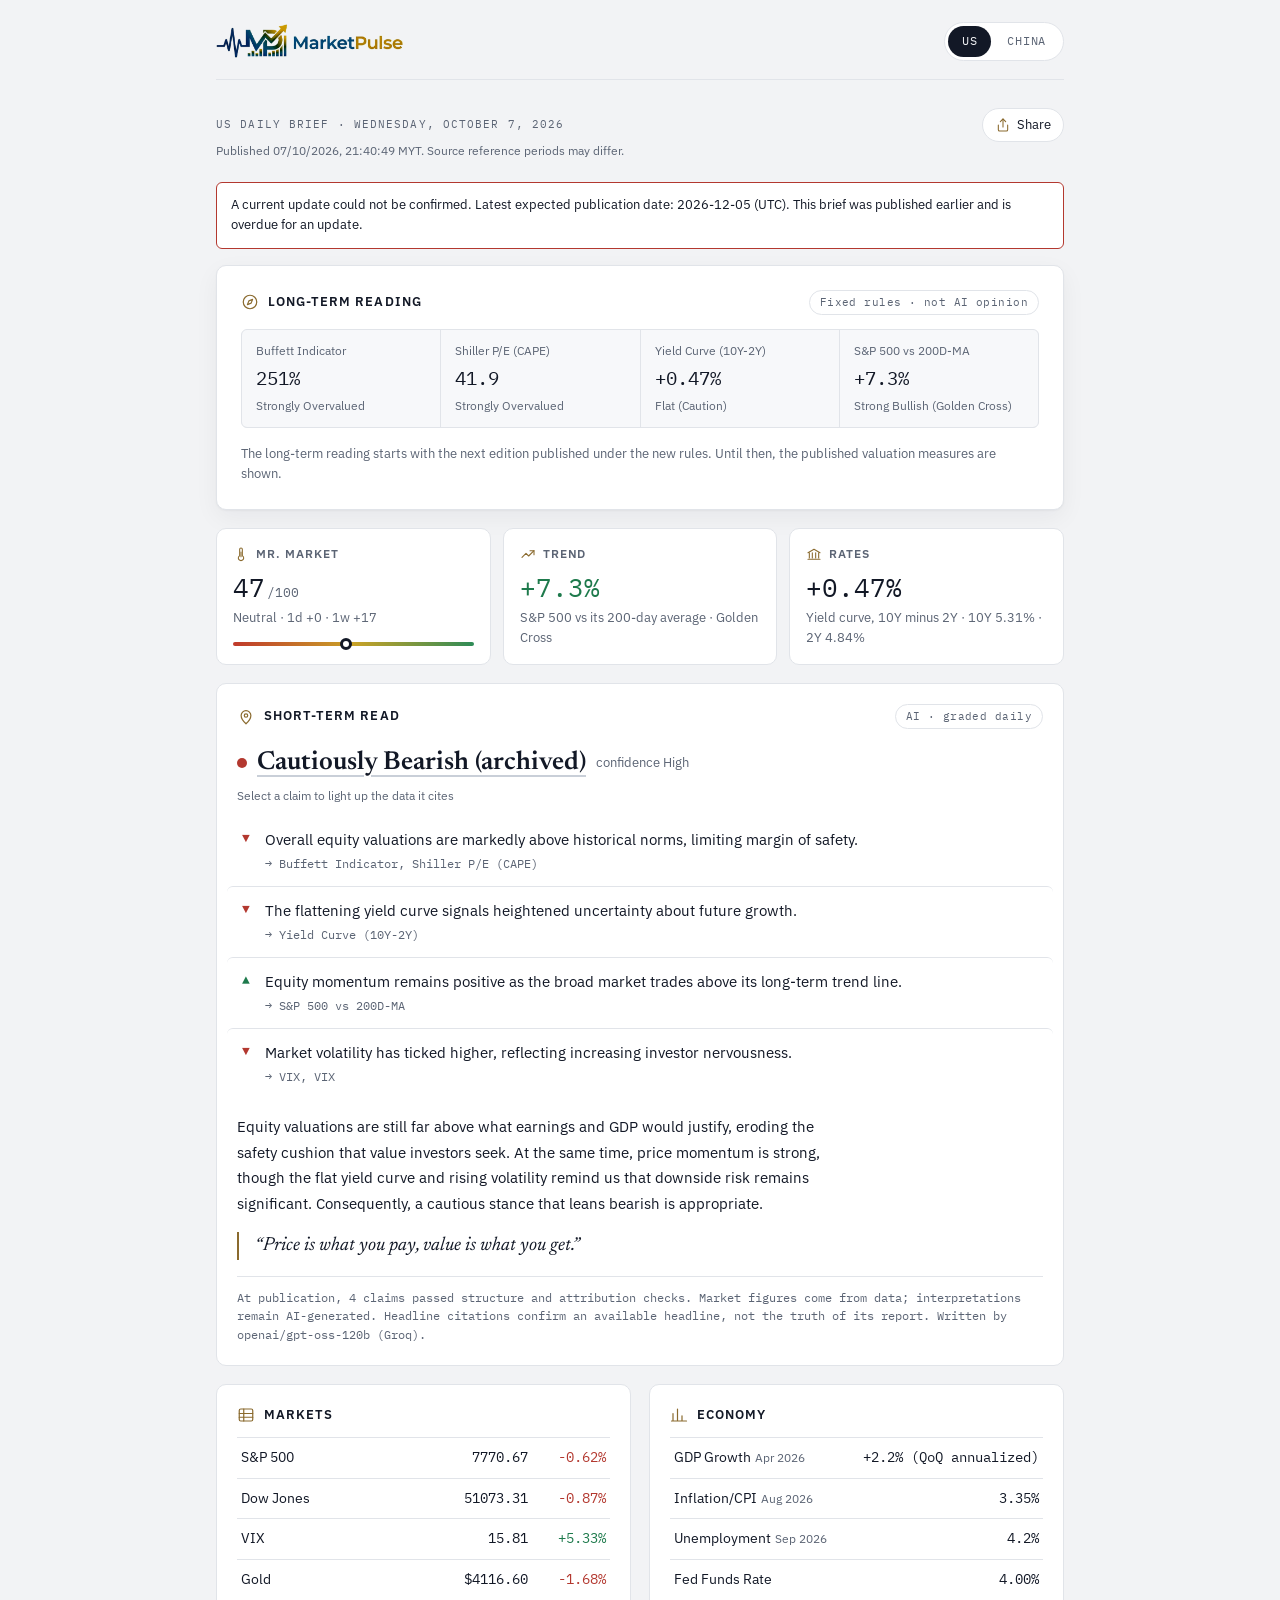
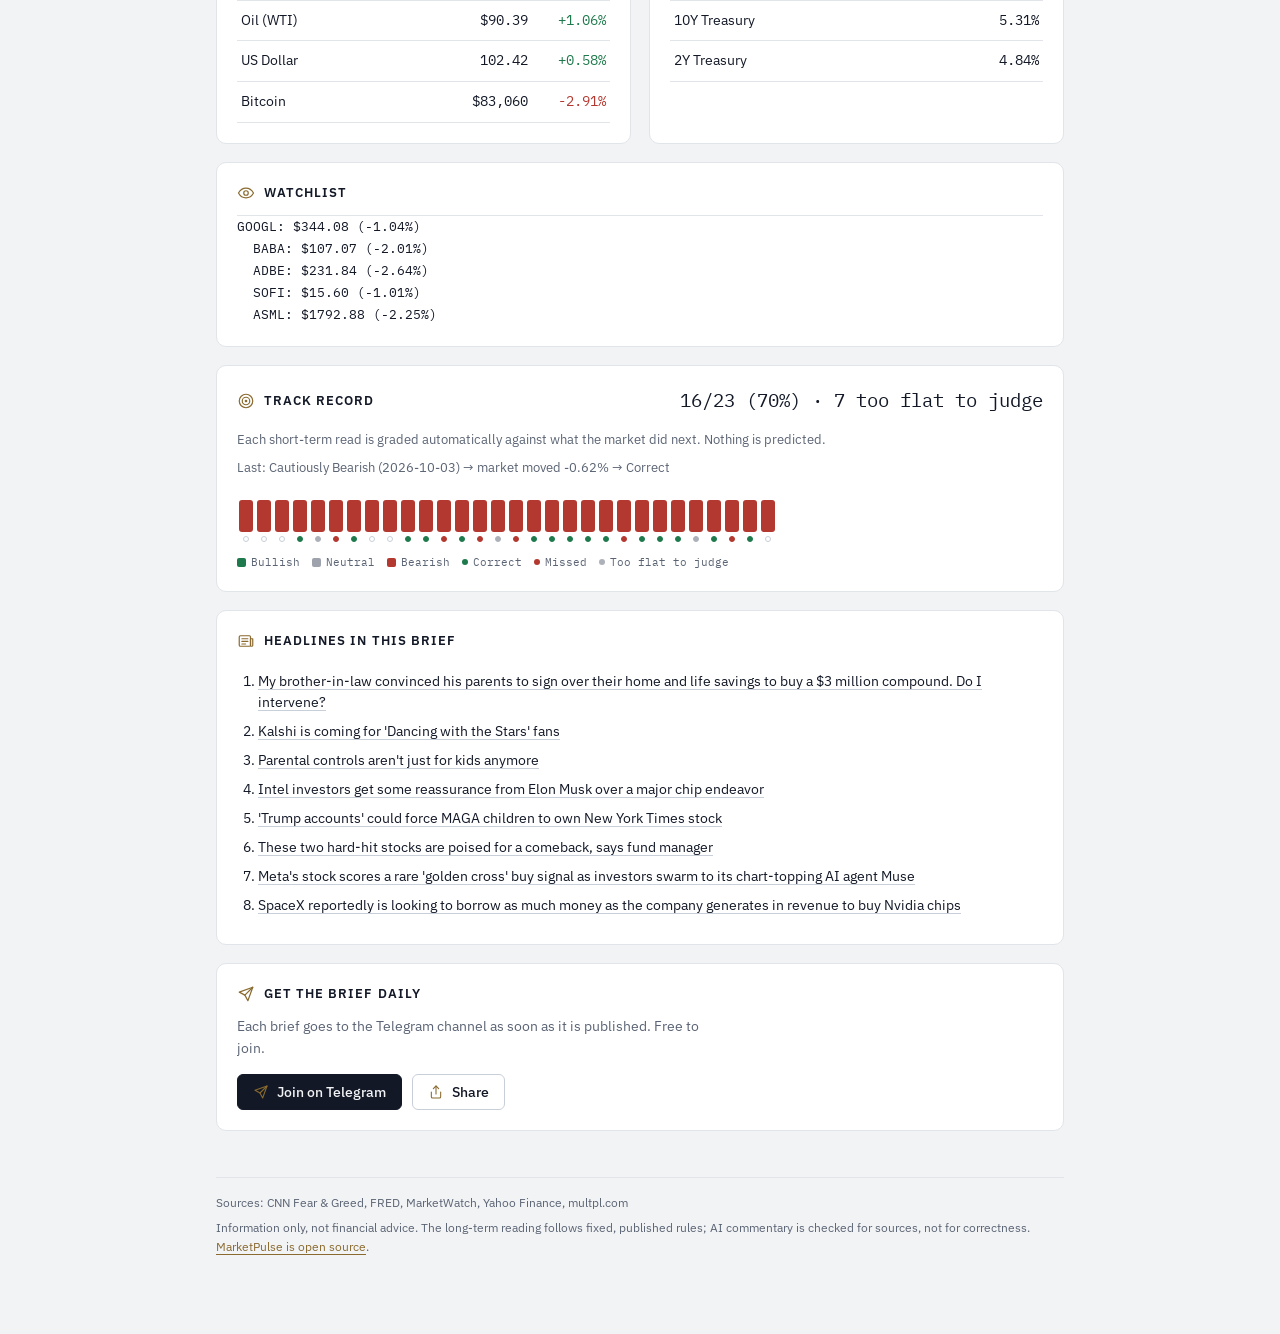
==== commit 39b0cef1: "Merge pull request #115 from creator35lwb-web/brand-logo Use the channel's logo on the dashboard and" ====
--- a/docs/index.html
+++ b/docs/index.html
@@ -16,7 +16,9 @@
 <meta property="og:image:height" content="630">
 <meta property="og:image:alt" content="MarketPulse: the daily market brief for value investors">
 <meta name="twitter:card" content="summary_large_image">
-<link rel="icon" href="data:image/svg+xml,<svg xmlns=%22http://www.w3.org/2000/svg%22 viewBox=%220 0 32 32%22><rect width=%2232%22 height=%2232%22 rx=%227%22 fill=%22%23141922%22/><path d=%22M6 21l6-7 5 4 9-10%22 fill=%22none%22 stroke=%22%23CFA75A%22 stroke-width=%223%22 stroke-linecap=%22round%22 stroke-linejoin=%22round%22/></svg>">
+<link rel="icon" type="image/png" sizes="32x32" href="assets/brand/favicon-32.png">
+<link rel="icon" type="image/png" sizes="64x64" href="assets/brand/favicon-64.png">
+<link rel="apple-touch-icon" href="assets/brand/apple-touch-icon.png">
 <link rel="preconnect" href="https://fonts.googleapis.com">
 <link rel="preconnect" href="https://fonts.gstatic.com" crossorigin>
 <link href="https://fonts.googleapis.com/css2?family=Newsreader:ital,opsz,wght@0,6..72,500;0,6..72,600;1,6..72,500&family=IBM+Plex+Sans:wght@400;500;600&family=IBM+Plex+Mono:wght@400;500&display=swap" rel="stylesheet">
@@ -46,8 +48,9 @@
 <div class="wrap">
   <header class="topbar">
     <a class="brand" href="./" aria-label="MarketPulse home">
-      <svg class="brand-mark" viewBox="0 0 32 32" aria-hidden="true"><rect width="32" height="32" rx="7"/><path d="M6 21l6-7 5 4 9-10"/></svg>
-      <span class="wordmark">Market<em>Pulse</em></span>
+      <!-- The logo from the Telegram channel; one image per theme. -->
+      <img class="brand-lockup on-light" src="assets/brand/lockup.png" alt="" width="661" height="120">
+      <img class="brand-lockup on-dark" src="assets/brand/lockup-dark.png" alt="" width="661" height="120">
     </a>
     <div class="edition-toggle" role="group" aria-label="Edition">
       <button type="button" data-edition="US" aria-pressed="true">US</button>
--- a/docs/style.css
+++ b/docs/style.css
@@ -130,12 +130,16 @@
   margin-bottom: 28px;
   border-bottom: 1px solid var(--rule);
 }
-.brand { display: inline-flex; align-items: center; gap: 10px; text-decoration: none; color: var(--text); }
-.brand-mark { width: 28px; height: 28px; }
-.brand-mark rect { fill: var(--text); }
-.brand-mark path { fill: none; stroke: var(--accent); stroke-width: 3; stroke-linecap: round; stroke-linejoin: round; }
-.wordmark { font-family: var(--display); font-size: 22px; font-weight: 600; letter-spacing: 0.005em; }
-.wordmark em { font-style: normal; color: var(--accent); }
+.brand { display: inline-flex; align-items: center; text-decoration: none; min-width: 0; }
+/* The channel's logo as a horizontal lockup; the dark-theme file lifts the navy so it reads on dark. */
+.brand-lockup { display: block; height: 34px; width: auto; max-width: 100%; }
+.brand-lockup.on-dark { display: none; }
+@media (prefers-color-scheme: dark) {
+  :root:not([data-theme="light"]) .brand-lockup.on-light { display: none; }
+  :root:not([data-theme="light"]) .brand-lockup.on-dark { display: block; }
+}
+:root[data-theme="dark"] .brand-lockup.on-light { display: none; }
+:root[data-theme="dark"] .brand-lockup.on-dark { display: block; }
 
 .edition-toggle {
   display: flex;
@@ -611,4 +615,5 @@
   .card, .reading-card { padding: 16px; }
   .band-labels { font-size: 10.5px; }
   .share-grid { grid-template-columns: repeat(2, minmax(0, 1fr)); }
-}
+  .brand-lockup { height: 28px; }
+}
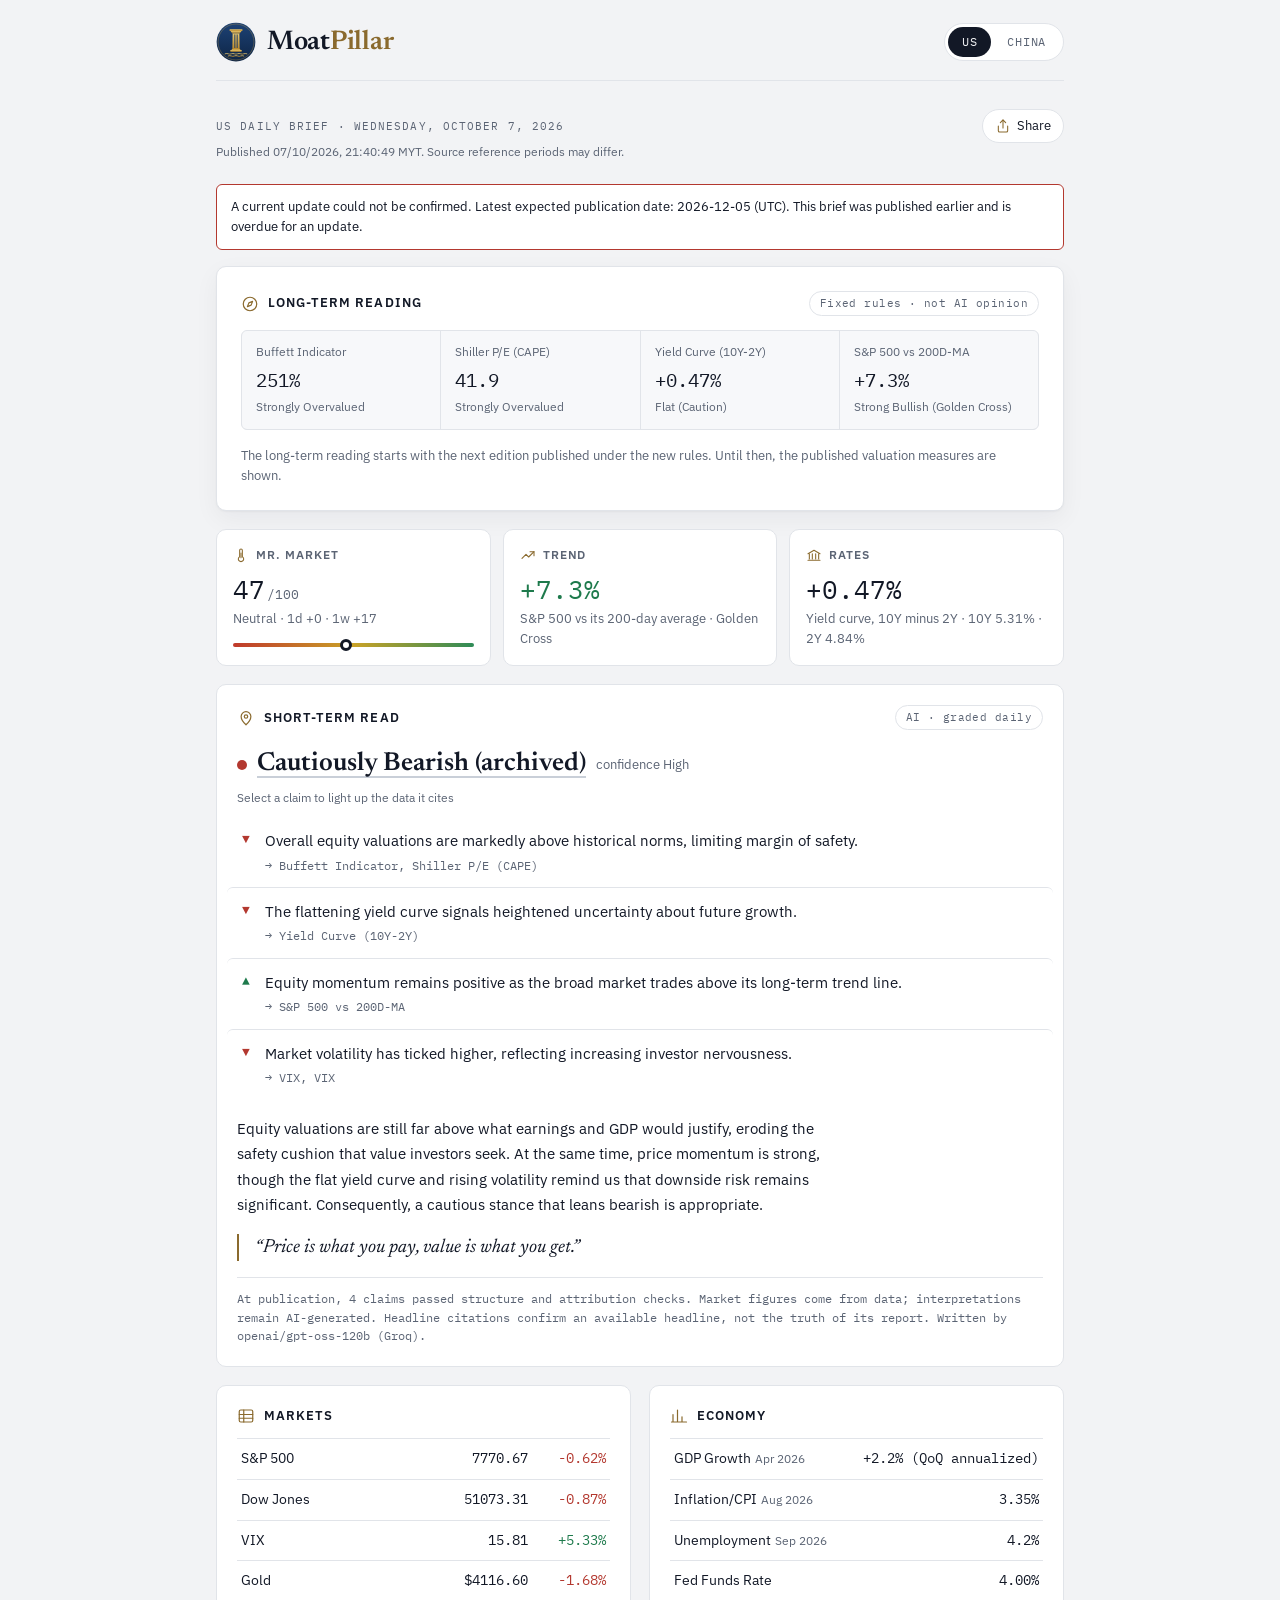
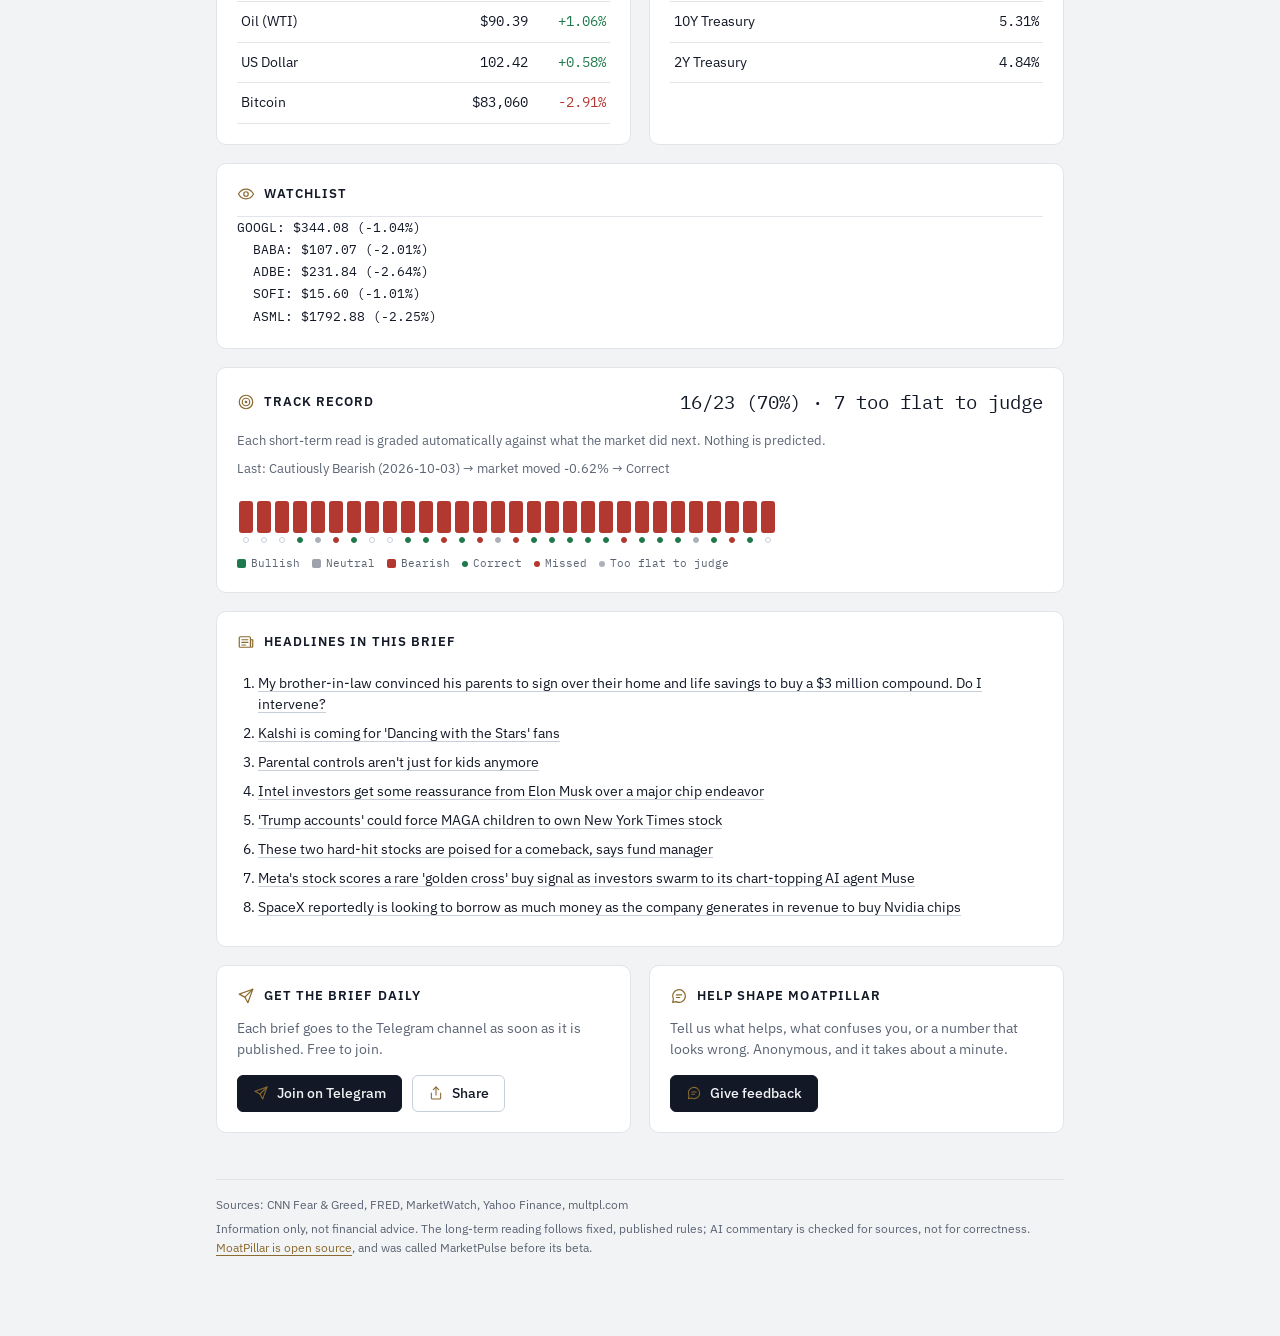
==== commit 6502857e: "Rebrand to MoatPillar, with a new logo (W26) Alton chose MoatPillar on 2026-10-08. The name MarketPu" ====
--- a/docs/index.html
+++ b/docs/index.html
@@ -3,19 +3,20 @@
 <head>
 <meta charset="utf-8">
 <meta name="viewport" content="width=device-width, initial-scale=1, viewport-fit=cover">
-<title>MarketPulse — Market Brief</title>
-<meta name="description" content="A long-term reading of the US market for value investors, with an AI short-term read whose every claim cites its source data.">
+<title>MoatPillar — Market Brief</title>
+<meta name="description" content="Fixed rules for long-term value. AI for short-term clarity. A free daily US and China market brief for value investors, whose every AI claim cites its source data.">
 <link rel="canonical" href="https://creator35lwb-web.github.io/MarketPulse/">
 <meta property="og:type" content="website">
-<meta property="og:site_name" content="MarketPulse">
-<meta property="og:title" content="MarketPulse · Daily US &amp; China market brief">
-<meta property="og:description" content="A free daily brief for value investors: a long-term reading on fixed rules, and an AI short-term read whose every claim cites its data.">
+<meta property="og:site_name" content="MoatPillar">
+<meta property="og:title" content="MoatPillar · Daily US &amp; China market brief">
+<meta property="og:description" content="Fixed rules for long-term value. AI for short-term clarity. A free daily brief for value investors, whose every AI claim cites its data.">
 <meta property="og:url" content="https://creator35lwb-web.github.io/MarketPulse/">
 <meta property="og:image" content="https://creator35lwb-web.github.io/MarketPulse/assets/og-card.png">
 <meta property="og:image:width" content="1200">
 <meta property="og:image:height" content="630">
-<meta property="og:image:alt" content="MarketPulse: the daily market brief for value investors">
+<meta property="og:image:alt" content="MoatPillar: fixed rules for long-term value, AI for short-term clarity">
 <meta name="twitter:card" content="summary_large_image">
+<link rel="icon" type="image/svg+xml" href="assets/brand/mark-small.svg">
 <link rel="icon" type="image/png" sizes="32x32" href="assets/brand/favicon-32.png">
 <link rel="icon" type="image/png" sizes="64x64" href="assets/brand/favicon-64.png">
 <link rel="apple-touch-icon" href="assets/brand/apple-touch-icon.png">
@@ -47,10 +48,11 @@
 
 <div class="wrap">
   <header class="topbar">
-    <a class="brand" href="./" aria-label="MarketPulse home">
-      <!-- The logo from the Telegram channel; one image per theme. -->
-      <img class="brand-lockup on-light" src="assets/brand/lockup.png" alt="" width="661" height="120">
-      <img class="brand-lockup on-dark" src="assets/brand/lockup-dark.png" alt="" width="661" height="120">
+    <a class="brand" href="./" aria-label="MoatPillar home">
+      <!-- The mark is vector and the name is live text, so both stay sharp and follow the theme. -->
+      <img class="brand-mark" src="assets/brand/mark.svg" alt="" width="40" height="40">
+      <span class="brand-name">Moat<span>Pillar</span></span>
+      <span class="beta-tag" aria-hidden="true" hidden>Beta</span>
     </a>
     <div class="edition-toggle" role="group" aria-label="Edition">
       <button type="button" data-edition="US" aria-pressed="true">US</button>
@@ -176,6 +178,7 @@
       <span class="accuracy"></span>
     </div>
     <p class="record-note">Each short-term read is graded automatically against what the market did next. Nothing is predicted.</p>
+    <p class="phase-note" hidden></p>
     <p class="baseline" hidden></p>
     <p class="last"></p>
     <p class="history-empty state-msg" hidden>The history builds day by day; a timeline appears after a few editions.</p>
@@ -215,7 +218,7 @@
       </div>
     </section>
     <section class="card connect-card feedback-card" aria-labelledby="feedback-title" hidden>
-      <h2 id="feedback-title" class="card-title"><svg class="icon" aria-hidden="true"><use href="#i-message"/></svg>Help shape MarketPulse</h2>
+      <h2 id="feedback-title" class="card-title"><svg class="icon" aria-hidden="true"><use href="#i-message"/></svg>Help shape MoatPillar</h2>
       <p class="connect-text">Tell us what helps, what confuses you, or a number that looks wrong. Anonymous, and it takes about a minute.</p>
       <div class="connect-actions">
         <a class="btn btn-primary feedback-link" target="_blank" rel="noopener noreferrer"><svg class="icon" aria-hidden="true"><use href="#i-message"/></svg>Give feedback</a>
@@ -225,7 +228,7 @@
 
   <footer class="footer">
     <p class="sources"></p>
-    <p>Information only, not financial advice. The long-term reading follows fixed, published rules; AI commentary is checked for sources, not for correctness. <a href="https://github.com/creator35lwb-web/MarketPulse">MarketPulse is open source</a>.</p>
+    <p>Information only, not financial advice. The long-term reading follows fixed, published rules; AI commentary is checked for sources, not for correctness. <a href="https://github.com/creator35lwb-web/MarketPulse">MoatPillar is open source</a>, and was called MarketPulse before its beta.</p>
   </footer>
 </template>
 
--- a/docs/style.css
+++ b/docs/style.css
@@ -1,5 +1,5 @@
 /* ============================================================
-   MarketPulse — research-note design system
+   MoatPillar — research-note design system
    Layout: one reading column. The long-term reading leads as the
    page's single statement piece; context, the AI short-term read,
    and the source tables follow in order of how slowly they change.
@@ -130,16 +130,30 @@
   margin-bottom: 28px;
   border-bottom: 1px solid var(--rule);
 }
-.brand { display: inline-flex; align-items: center; text-decoration: none; min-width: 0; }
-/* The channel's logo as a horizontal lockup; the dark-theme file lifts the navy so it reads on dark. */
-.brand-lockup { display: block; height: 34px; width: auto; max-width: 100%; }
-.brand-lockup.on-dark { display: none; }
-@media (prefers-color-scheme: dark) {
-  :root:not([data-theme="light"]) .brand-lockup.on-light { display: none; }
-  :root:not([data-theme="light"]) .brand-lockup.on-dark { display: block; }
-}
-:root[data-theme="dark"] .brand-lockup.on-light { display: none; }
-:root[data-theme="dark"] .brand-lockup.on-dark { display: block; }
+.brand { display: inline-flex; align-items: center; gap: 11px; text-decoration: none; min-width: 0; }
+/* The MoatPillar seal (a pillar standing in its moat) beside the name in the display serif.
+   "Pillar" takes the accent, so the name follows the light and dark themes on its own. */
+.brand-mark { display: block; flex: 0 0 auto; width: 40px; height: 40px; }
+.brand-name {
+  font: 600 27px/1 var(--display);
+  letter-spacing: -0.01em;
+  color: var(--text);
+  white-space: nowrap;
+}
+.brand-name span { color: var(--accent); }
+/* Shown while the record is in its beta phase (W25). */
+.beta-tag {
+  flex: 0 0 auto;
+  margin-left: 10px;
+  padding: 3px 8px;
+  border: 1px solid var(--accent);
+  border-radius: 999px;
+  background: var(--accent-soft);
+  color: var(--accent);
+  font: 600 var(--fs-micro)/1.2 var(--sans);
+  letter-spacing: 0.08em;
+  text-transform: uppercase;
+}
 
 .edition-toggle {
   display: flex;
@@ -467,7 +481,7 @@
 /* ---------- Track record ---------- */
 
 .accuracy { font-family: var(--mono); font-size: var(--fs-lg); color: var(--text); }
-.record-note, .last { margin: 0 0 8px; font-size: 13px; color: var(--muted); }
+.record-note, .phase-note, .last { margin: 0 0 8px; font-size: 13px; color: var(--muted); }
 .baseline {
   margin: 0 0 10px;
   padding: 8px 12px;
@@ -615,5 +629,7 @@
   .card, .reading-card { padding: 16px; }
   .band-labels { font-size: 10.5px; }
   .share-grid { grid-template-columns: repeat(2, minmax(0, 1fr)); }
-  .brand-lockup { height: 28px; }
-}
+  .brand { gap: 9px; }
+  .brand-mark { width: 34px; height: 34px; }
+  .brand-name { font-size: 23px; }
+}
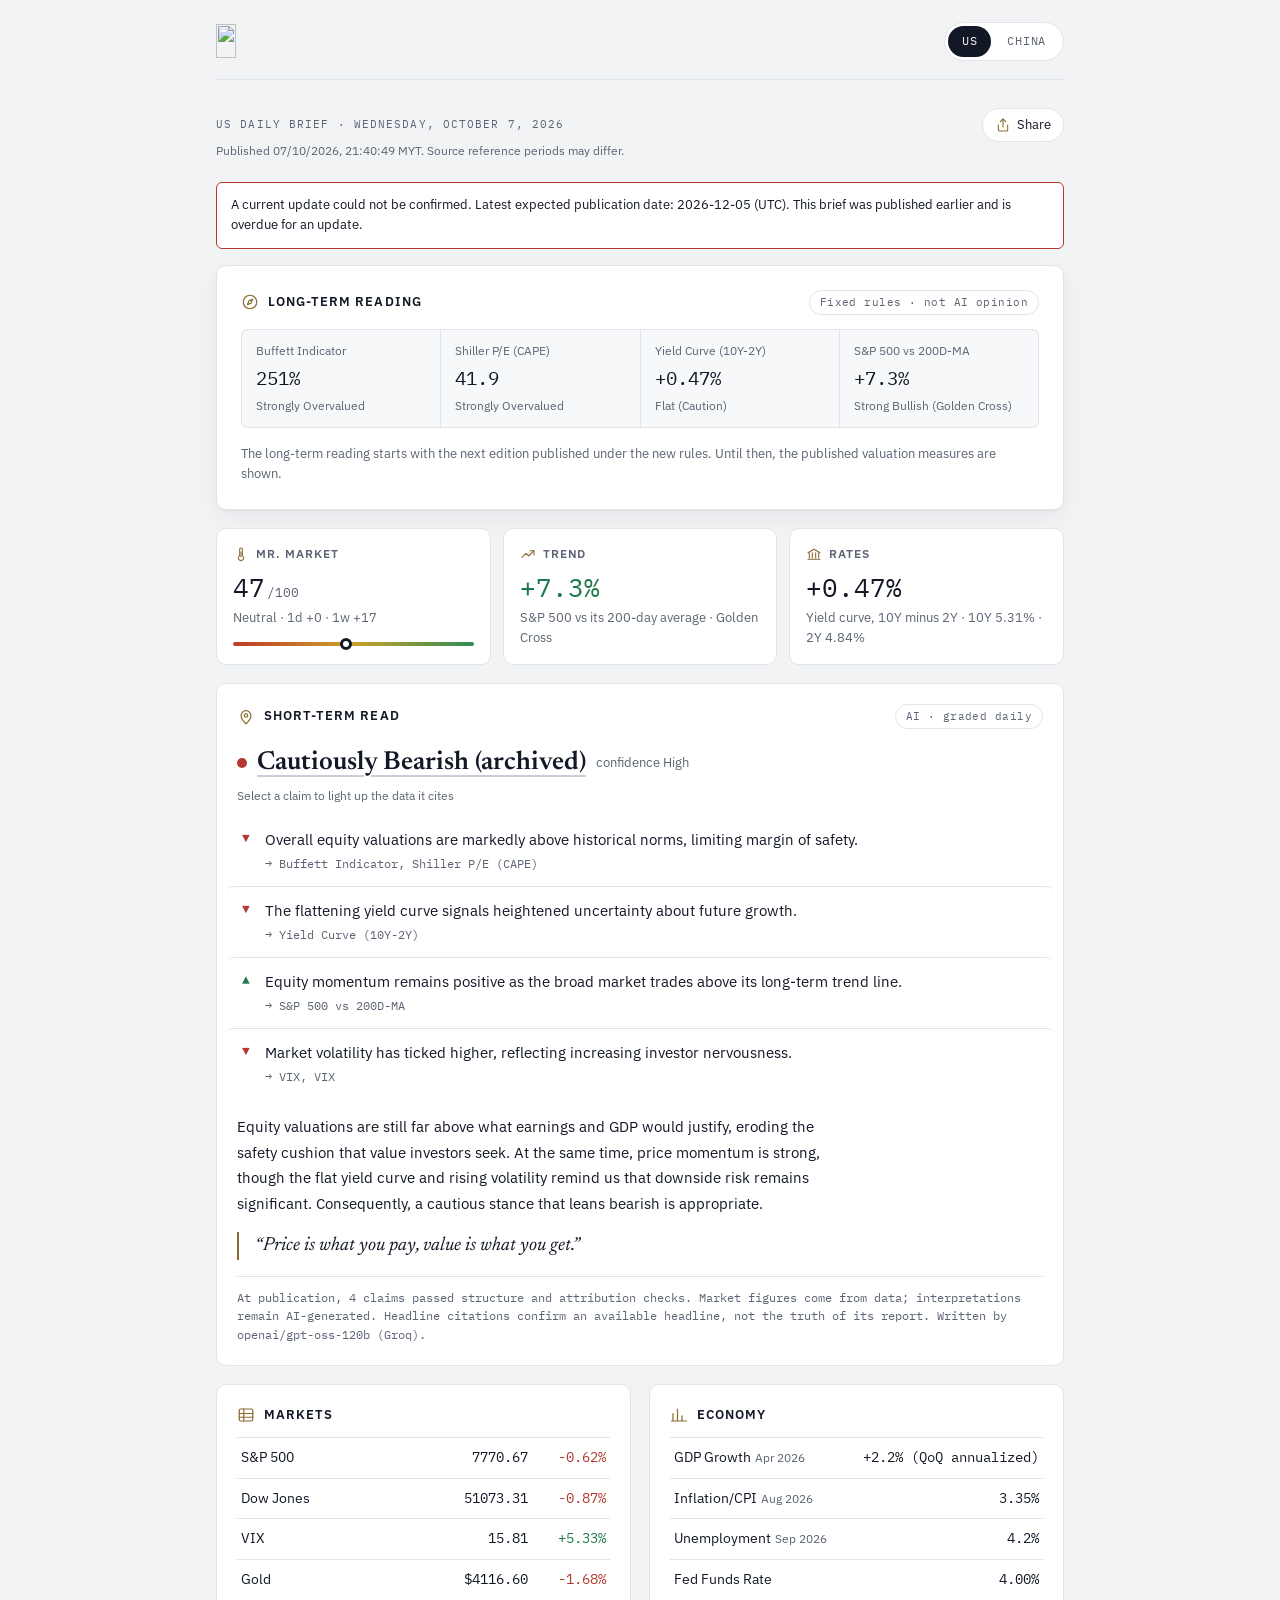
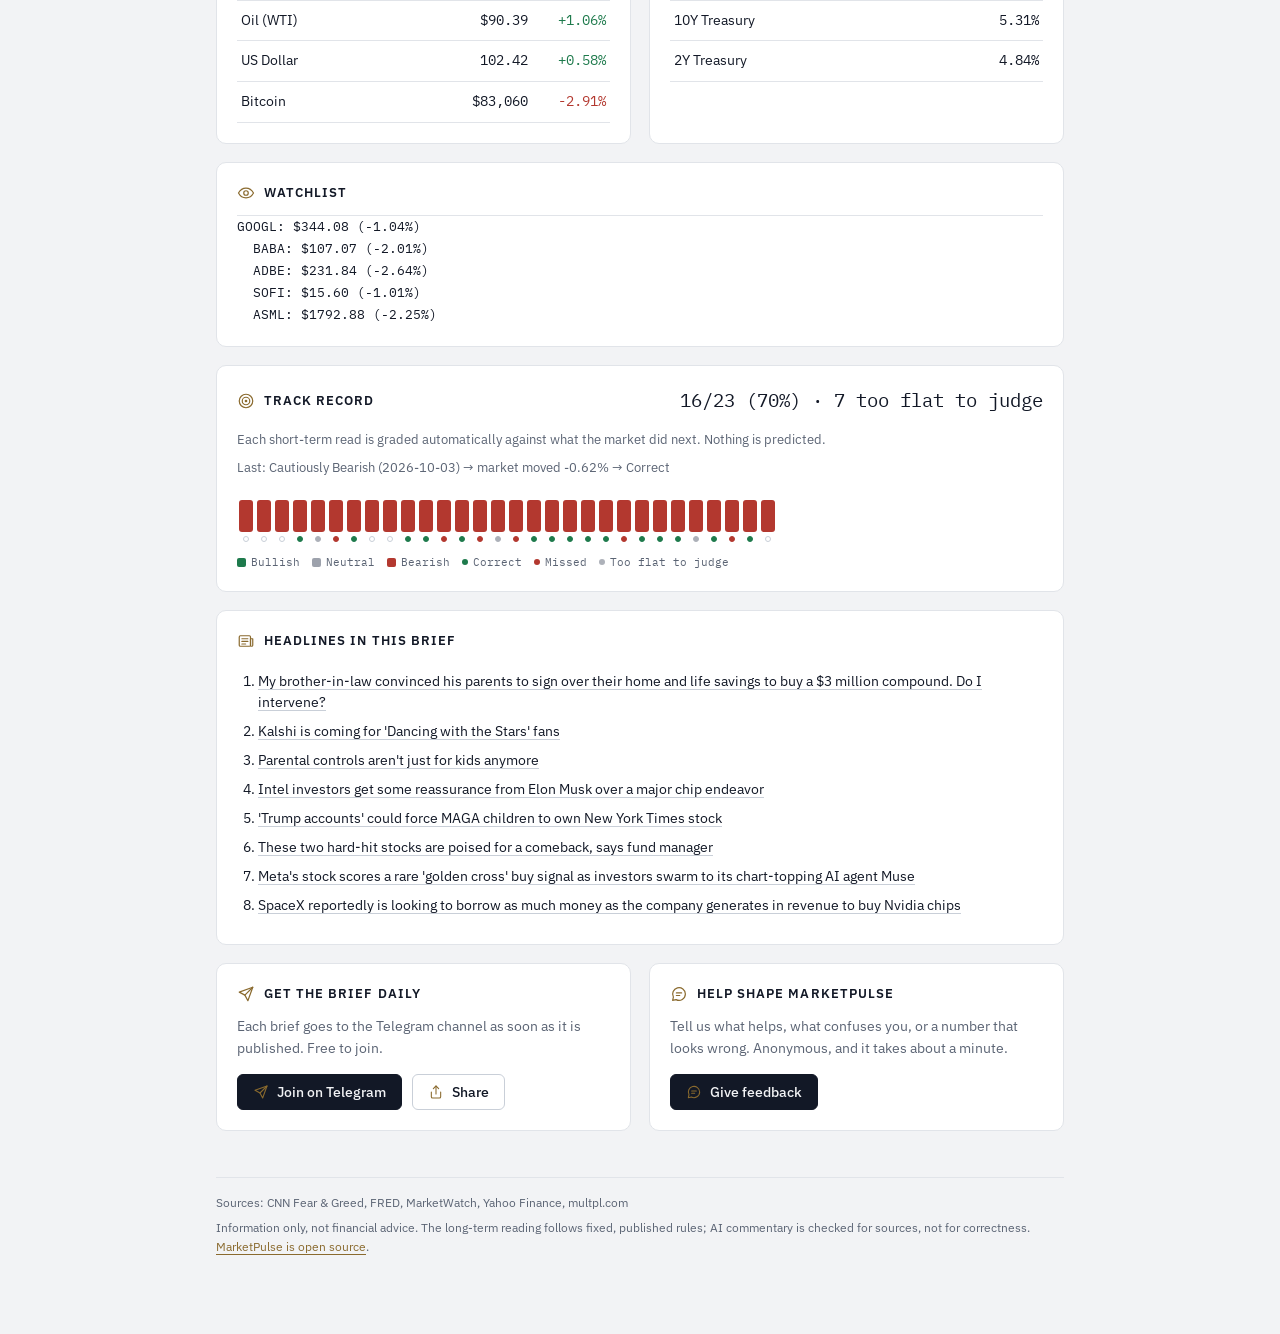
==== commit 7cd3ea63: "Merge pull request #117 from creator35lwb-web/beta-restart Restart the public track record as a beta" ====
--- a/docs/index.html
+++ b/docs/index.html
@@ -3,20 +3,19 @@
 <head>
 <meta charset="utf-8">
 <meta name="viewport" content="width=device-width, initial-scale=1, viewport-fit=cover">
-<title>MoatPillar — Market Brief</title>
-<meta name="description" content="Fixed rules for long-term value. AI for short-term clarity. A free daily US and China market brief for value investors, whose every AI claim cites its source data.">
+<title>MarketPulse — Market Brief</title>
+<meta name="description" content="A long-term reading of the US market for value investors, with an AI short-term read whose every claim cites its source data.">
 <link rel="canonical" href="https://creator35lwb-web.github.io/MarketPulse/">
 <meta property="og:type" content="website">
-<meta property="og:site_name" content="MoatPillar">
-<meta property="og:title" content="MoatPillar · Daily US &amp; China market brief">
-<meta property="og:description" content="Fixed rules for long-term value. AI for short-term clarity. A free daily brief for value investors, whose every AI claim cites its data.">
+<meta property="og:site_name" content="MarketPulse">
+<meta property="og:title" content="MarketPulse · Daily US &amp; China market brief">
+<meta property="og:description" content="A free daily brief for value investors: a long-term reading on fixed rules, and an AI short-term read whose every claim cites its data.">
 <meta property="og:url" content="https://creator35lwb-web.github.io/MarketPulse/">
 <meta property="og:image" content="https://creator35lwb-web.github.io/MarketPulse/assets/og-card.png">
 <meta property="og:image:width" content="1200">
 <meta property="og:image:height" content="630">
-<meta property="og:image:alt" content="MoatPillar: fixed rules for long-term value, AI for short-term clarity">
+<meta property="og:image:alt" content="MarketPulse: the daily market brief for value investors">
 <meta name="twitter:card" content="summary_large_image">
-<link rel="icon" type="image/svg+xml" href="assets/brand/mark-small.svg">
 <link rel="icon" type="image/png" sizes="32x32" href="assets/brand/favicon-32.png">
 <link rel="icon" type="image/png" sizes="64x64" href="assets/brand/favicon-64.png">
 <link rel="apple-touch-icon" href="assets/brand/apple-touch-icon.png">
@@ -48,10 +47,10 @@
 
 <div class="wrap">
   <header class="topbar">
-    <a class="brand" href="./" aria-label="MoatPillar home">
-      <!-- The mark is vector and the name is live text, so both stay sharp and follow the theme. -->
-      <img class="brand-mark" src="assets/brand/mark.svg" alt="" width="40" height="40">
-      <span class="brand-name">Moat<span>Pillar</span></span>
+    <a class="brand" href="./" aria-label="MarketPulse home">
+      <!-- The logo from the Telegram channel; one image per theme. -->
+      <img class="brand-lockup on-light" src="assets/brand/lockup.png" alt="" width="661" height="120">
+      <img class="brand-lockup on-dark" src="assets/brand/lockup-dark.png" alt="" width="661" height="120">
       <span class="beta-tag" aria-hidden="true" hidden>Beta</span>
     </a>
     <div class="edition-toggle" role="group" aria-label="Edition">
@@ -218,7 +217,7 @@
       </div>
     </section>
     <section class="card connect-card feedback-card" aria-labelledby="feedback-title" hidden>
-      <h2 id="feedback-title" class="card-title"><svg class="icon" aria-hidden="true"><use href="#i-message"/></svg>Help shape MoatPillar</h2>
+      <h2 id="feedback-title" class="card-title"><svg class="icon" aria-hidden="true"><use href="#i-message"/></svg>Help shape MarketPulse</h2>
       <p class="connect-text">Tell us what helps, what confuses you, or a number that looks wrong. Anonymous, and it takes about a minute.</p>
       <div class="connect-actions">
         <a class="btn btn-primary feedback-link" target="_blank" rel="noopener noreferrer"><svg class="icon" aria-hidden="true"><use href="#i-message"/></svg>Give feedback</a>
@@ -228,7 +227,7 @@
 
   <footer class="footer">
     <p class="sources"></p>
-    <p>Information only, not financial advice. The long-term reading follows fixed, published rules; AI commentary is checked for sources, not for correctness. <a href="https://github.com/creator35lwb-web/MarketPulse">MoatPillar is open source</a>, and was called MarketPulse before its beta.</p>
+    <p>Information only, not financial advice. The long-term reading follows fixed, published rules; AI commentary is checked for sources, not for correctness. <a href="https://github.com/creator35lwb-web/MarketPulse">MarketPulse is open source</a>.</p>
   </footer>
 </template>
 
--- a/docs/style.css
+++ b/docs/style.css
@@ -1,5 +1,5 @@
 /* ============================================================
-   MoatPillar — research-note design system
+   MarketPulse — research-note design system
    Layout: one reading column. The long-term reading leads as the
    page's single statement piece; context, the AI short-term read,
    and the source tables follow in order of how slowly they change.
@@ -130,17 +130,16 @@
   margin-bottom: 28px;
   border-bottom: 1px solid var(--rule);
 }
-.brand { display: inline-flex; align-items: center; gap: 11px; text-decoration: none; min-width: 0; }
-/* The MoatPillar seal (a pillar standing in its moat) beside the name in the display serif.
-   "Pillar" takes the accent, so the name follows the light and dark themes on its own. */
-.brand-mark { display: block; flex: 0 0 auto; width: 40px; height: 40px; }
-.brand-name {
-  font: 600 27px/1 var(--display);
-  letter-spacing: -0.01em;
-  color: var(--text);
-  white-space: nowrap;
-}
-.brand-name span { color: var(--accent); }
+.brand { display: inline-flex; align-items: center; text-decoration: none; min-width: 0; }
+/* The channel's logo as a horizontal lockup; the dark-theme file lifts the navy so it reads on dark. */
+.brand-lockup { display: block; height: 34px; width: auto; max-width: 100%; }
+.brand-lockup.on-dark { display: none; }
+@media (prefers-color-scheme: dark) {
+  :root:not([data-theme="light"]) .brand-lockup.on-light { display: none; }
+  :root:not([data-theme="light"]) .brand-lockup.on-dark { display: block; }
+}
+:root[data-theme="dark"] .brand-lockup.on-light { display: none; }
+:root[data-theme="dark"] .brand-lockup.on-dark { display: block; }
 /* Shown while the record is in its beta phase (W25). */
 .beta-tag {
   flex: 0 0 auto;
@@ -629,7 +628,5 @@
   .card, .reading-card { padding: 16px; }
   .band-labels { font-size: 10.5px; }
   .share-grid { grid-template-columns: repeat(2, minmax(0, 1fr)); }
-  .brand { gap: 9px; }
-  .brand-mark { width: 34px; height: 34px; }
-  .brand-name { font-size: 23px; }
-}
+  .brand-lockup { height: 28px; }
+}
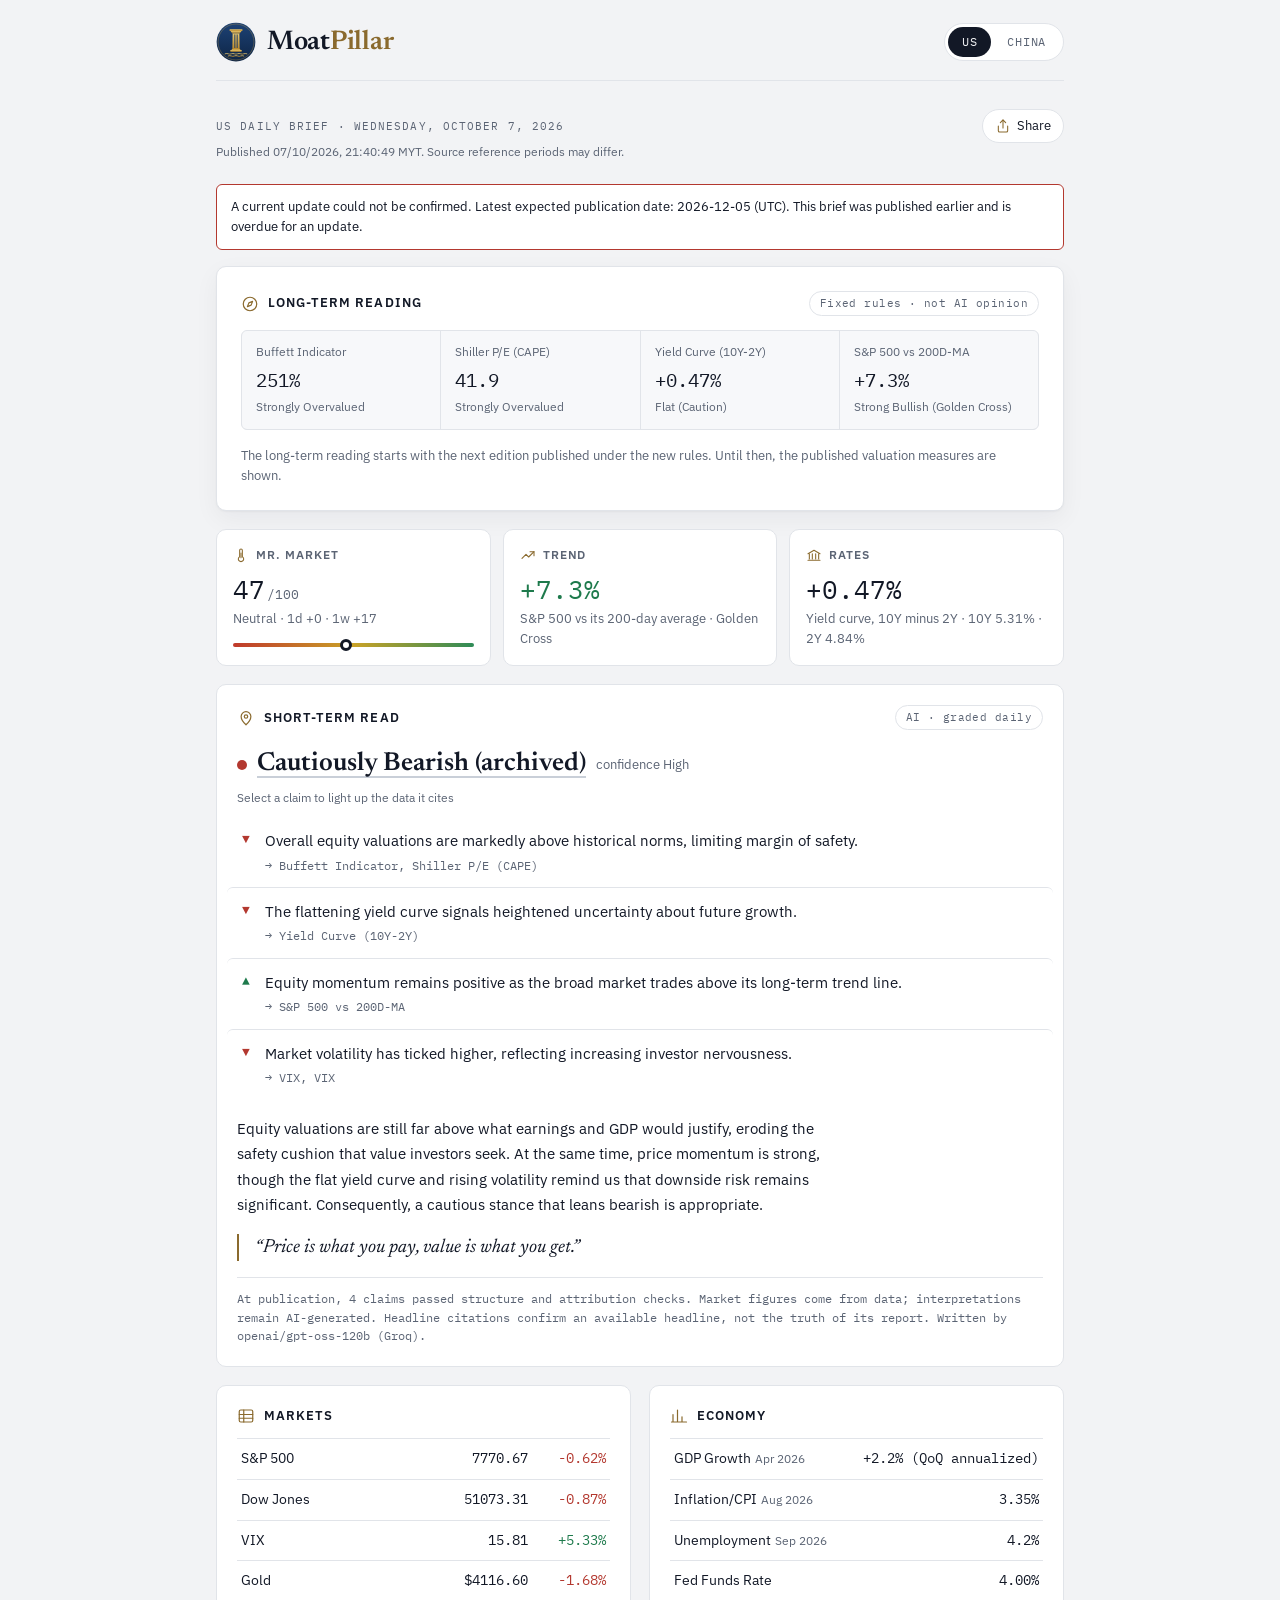
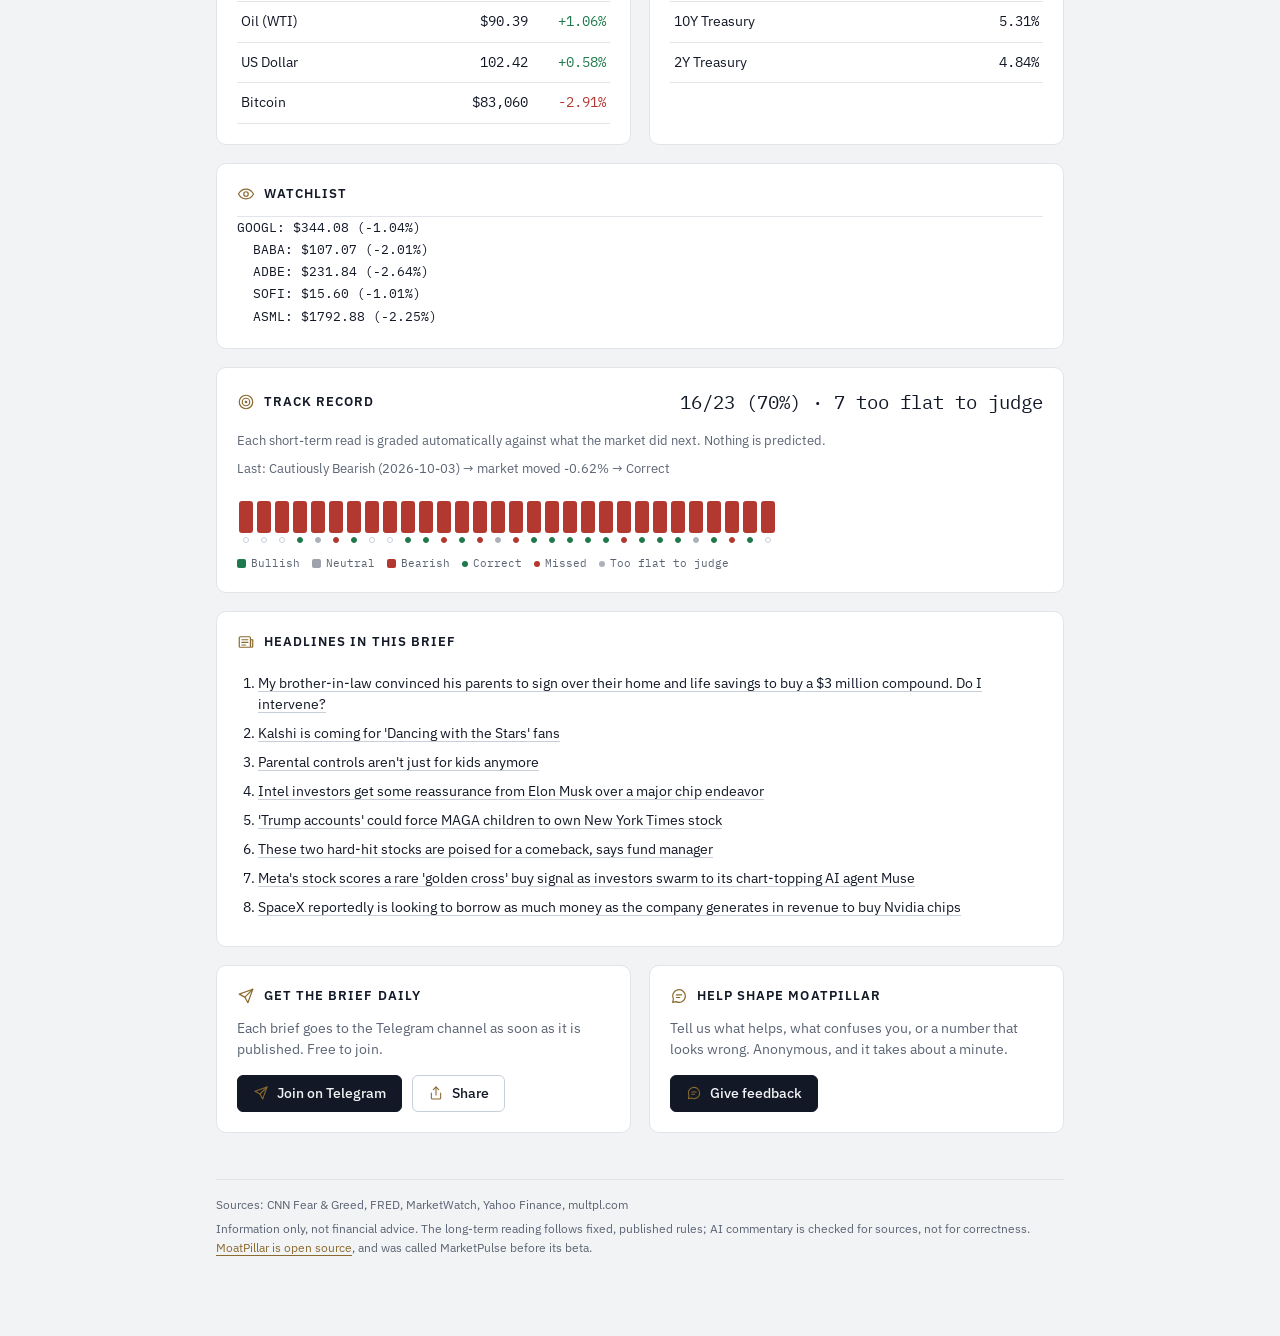
==== commit f75d8084: "Merge pull request #118 from creator35lwb-web/rebrand-moatpillar Rebrand to MoatPillar, with a new l" ====
--- a/docs/index.html
+++ b/docs/index.html
@@ -3,19 +3,20 @@
 <head>
 <meta charset="utf-8">
 <meta name="viewport" content="width=device-width, initial-scale=1, viewport-fit=cover">
-<title>MarketPulse — Market Brief</title>
-<meta name="description" content="A long-term reading of the US market for value investors, with an AI short-term read whose every claim cites its source data.">
+<title>MoatPillar — Market Brief</title>
+<meta name="description" content="Fixed rules for long-term value. AI for short-term clarity. A free daily US and China market brief for value investors, whose every AI claim cites its source data.">
 <link rel="canonical" href="https://creator35lwb-web.github.io/MarketPulse/">
 <meta property="og:type" content="website">
-<meta property="og:site_name" content="MarketPulse">
-<meta property="og:title" content="MarketPulse · Daily US &amp; China market brief">
-<meta property="og:description" content="A free daily brief for value investors: a long-term reading on fixed rules, and an AI short-term read whose every claim cites its data.">
+<meta property="og:site_name" content="MoatPillar">
+<meta property="og:title" content="MoatPillar · Daily US &amp; China market brief">
+<meta property="og:description" content="Fixed rules for long-term value. AI for short-term clarity. A free daily brief for value investors, whose every AI claim cites its data.">
 <meta property="og:url" content="https://creator35lwb-web.github.io/MarketPulse/">
 <meta property="og:image" content="https://creator35lwb-web.github.io/MarketPulse/assets/og-card.png">
 <meta property="og:image:width" content="1200">
 <meta property="og:image:height" content="630">
-<meta property="og:image:alt" content="MarketPulse: the daily market brief for value investors">
+<meta property="og:image:alt" content="MoatPillar: fixed rules for long-term value, AI for short-term clarity">
 <meta name="twitter:card" content="summary_large_image">
+<link rel="icon" type="image/svg+xml" href="assets/brand/mark-small.svg">
 <link rel="icon" type="image/png" sizes="32x32" href="assets/brand/favicon-32.png">
 <link rel="icon" type="image/png" sizes="64x64" href="assets/brand/favicon-64.png">
 <link rel="apple-touch-icon" href="assets/brand/apple-touch-icon.png">
@@ -47,10 +48,10 @@
 
 <div class="wrap">
   <header class="topbar">
-    <a class="brand" href="./" aria-label="MarketPulse home">
-      <!-- The logo from the Telegram channel; one image per theme. -->
-      <img class="brand-lockup on-light" src="assets/brand/lockup.png" alt="" width="661" height="120">
-      <img class="brand-lockup on-dark" src="assets/brand/lockup-dark.png" alt="" width="661" height="120">
+    <a class="brand" href="./" aria-label="MoatPillar home">
+      <!-- The mark is vector and the name is live text, so both stay sharp and follow the theme. -->
+      <img class="brand-mark" src="assets/brand/mark.svg" alt="" width="40" height="40">
+      <span class="brand-name">Moat<span>Pillar</span></span>
       <span class="beta-tag" aria-hidden="true" hidden>Beta</span>
     </a>
     <div class="edition-toggle" role="group" aria-label="Edition">
@@ -217,7 +218,7 @@
       </div>
     </section>
     <section class="card connect-card feedback-card" aria-labelledby="feedback-title" hidden>
-      <h2 id="feedback-title" class="card-title"><svg class="icon" aria-hidden="true"><use href="#i-message"/></svg>Help shape MarketPulse</h2>
+      <h2 id="feedback-title" class="card-title"><svg class="icon" aria-hidden="true"><use href="#i-message"/></svg>Help shape MoatPillar</h2>
       <p class="connect-text">Tell us what helps, what confuses you, or a number that looks wrong. Anonymous, and it takes about a minute.</p>
       <div class="connect-actions">
         <a class="btn btn-primary feedback-link" target="_blank" rel="noopener noreferrer"><svg class="icon" aria-hidden="true"><use href="#i-message"/></svg>Give feedback</a>
@@ -227,7 +228,7 @@
 
   <footer class="footer">
     <p class="sources"></p>
-    <p>Information only, not financial advice. The long-term reading follows fixed, published rules; AI commentary is checked for sources, not for correctness. <a href="https://github.com/creator35lwb-web/MarketPulse">MarketPulse is open source</a>.</p>
+    <p>Information only, not financial advice. The long-term reading follows fixed, published rules; AI commentary is checked for sources, not for correctness. <a href="https://github.com/creator35lwb-web/MarketPulse">MoatPillar is open source</a>, and was called MarketPulse before its beta.</p>
   </footer>
 </template>
 
--- a/docs/style.css
+++ b/docs/style.css
@@ -1,5 +1,5 @@
 /* ============================================================
-   MarketPulse — research-note design system
+   MoatPillar — research-note design system
    Layout: one reading column. The long-term reading leads as the
    page's single statement piece; context, the AI short-term read,
    and the source tables follow in order of how slowly they change.
@@ -130,16 +130,17 @@
   margin-bottom: 28px;
   border-bottom: 1px solid var(--rule);
 }
-.brand { display: inline-flex; align-items: center; text-decoration: none; min-width: 0; }
-/* The channel's logo as a horizontal lockup; the dark-theme file lifts the navy so it reads on dark. */
-.brand-lockup { display: block; height: 34px; width: auto; max-width: 100%; }
-.brand-lockup.on-dark { display: none; }
-@media (prefers-color-scheme: dark) {
-  :root:not([data-theme="light"]) .brand-lockup.on-light { display: none; }
-  :root:not([data-theme="light"]) .brand-lockup.on-dark { display: block; }
-}
-:root[data-theme="dark"] .brand-lockup.on-light { display: none; }
-:root[data-theme="dark"] .brand-lockup.on-dark { display: block; }
+.brand { display: inline-flex; align-items: center; gap: 11px; text-decoration: none; min-width: 0; }
+/* The MoatPillar seal (a pillar standing in its moat) beside the name in the display serif.
+   "Pillar" takes the accent, so the name follows the light and dark themes on its own. */
+.brand-mark { display: block; flex: 0 0 auto; width: 40px; height: 40px; }
+.brand-name {
+  font: 600 27px/1 var(--display);
+  letter-spacing: -0.01em;
+  color: var(--text);
+  white-space: nowrap;
+}
+.brand-name span { color: var(--accent); }
 /* Shown while the record is in its beta phase (W25). */
 .beta-tag {
   flex: 0 0 auto;
@@ -628,5 +629,7 @@
   .card, .reading-card { padding: 16px; }
   .band-labels { font-size: 10.5px; }
   .share-grid { grid-template-columns: repeat(2, minmax(0, 1fr)); }
-  .brand-lockup { height: 28px; }
-}
+  .brand { gap: 9px; }
+  .brand-mark { width: 34px; height: 34px; }
+  .brand-name { font-size: 23px; }
+}
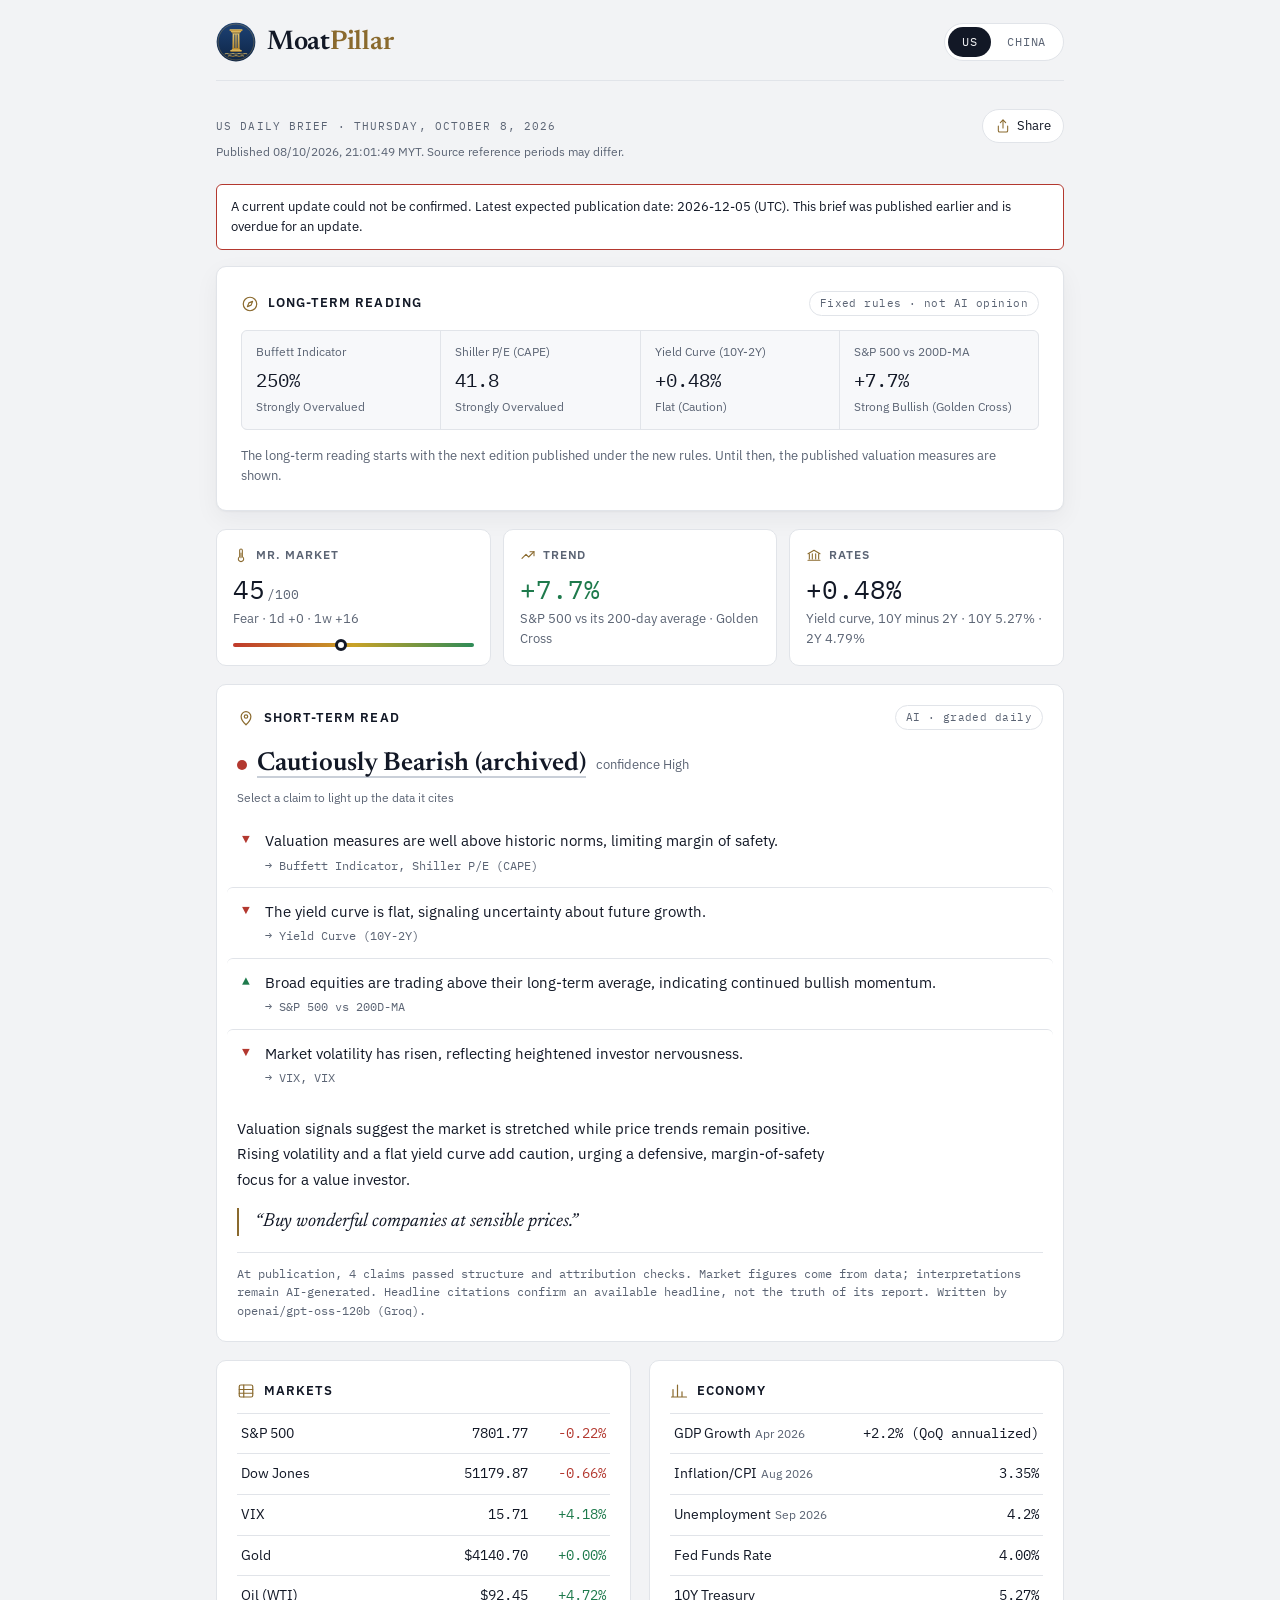
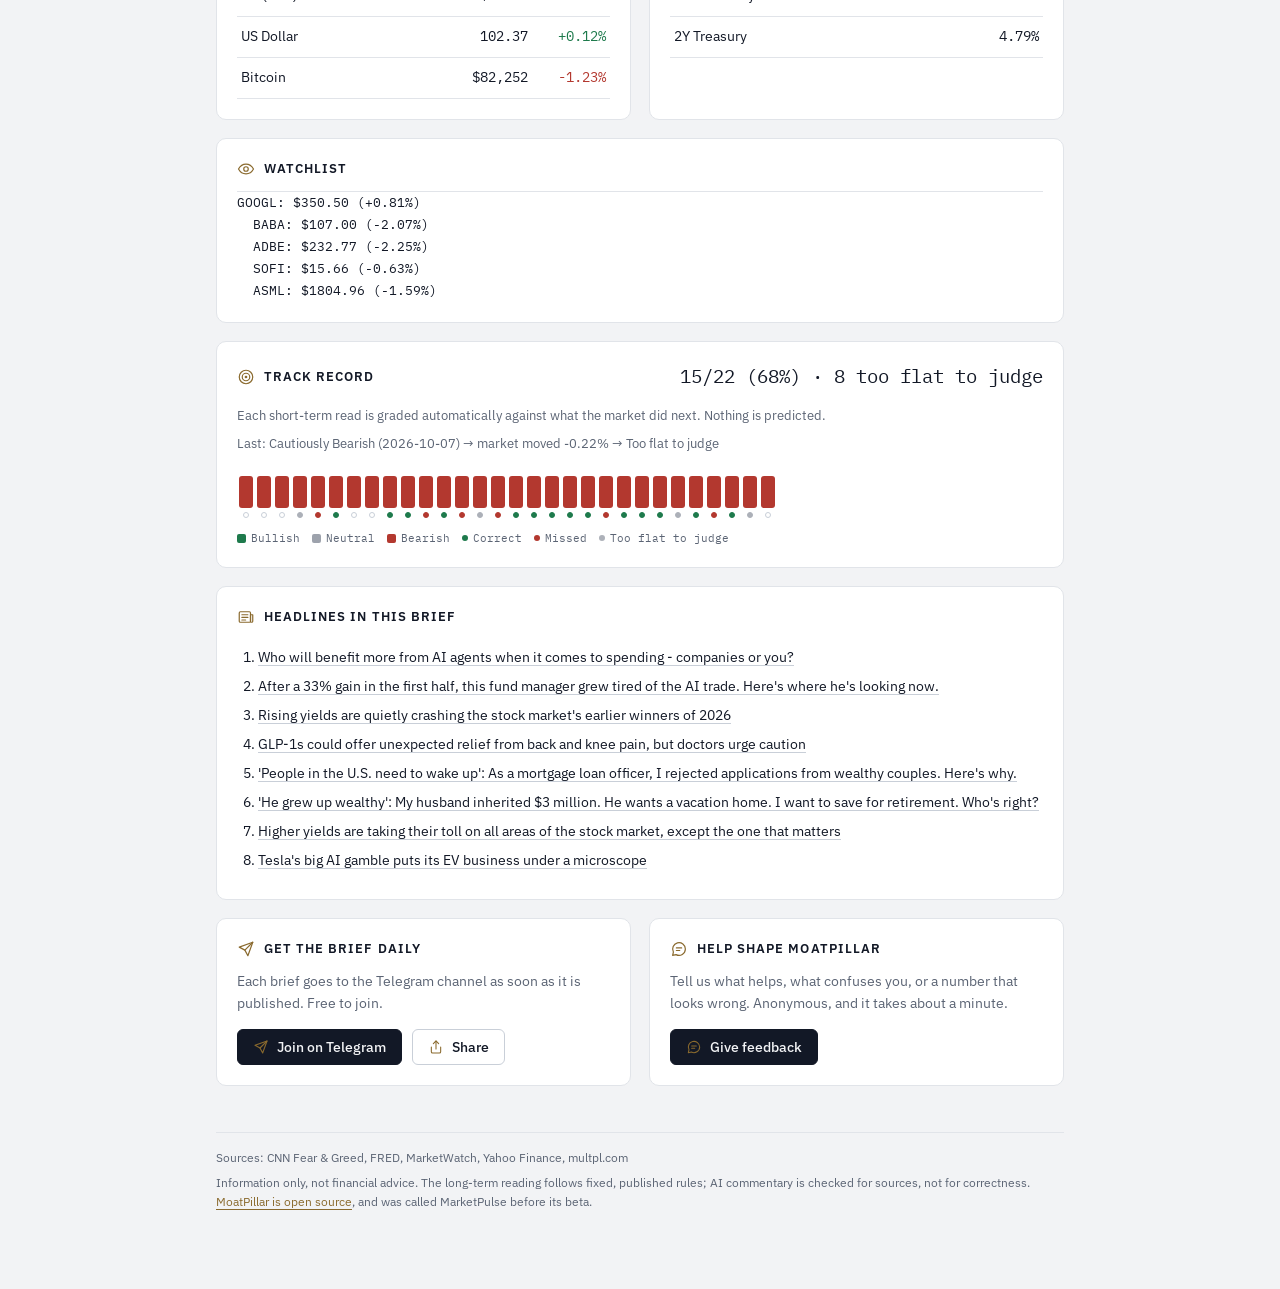
==== commit cb0908d2: "Use the MoatPillar repository and dashboard addresses (W26) For the repository rename from MarketPul" ====
--- a/docs/index.html
+++ b/docs/index.html
@@ -5,13 +5,13 @@
 <meta name="viewport" content="width=device-width, initial-scale=1, viewport-fit=cover">
 <title>MoatPillar — Market Brief</title>
 <meta name="description" content="Fixed rules for long-term value. AI for short-term clarity. A free daily US and China market brief for value investors, whose every AI claim cites its source data.">
-<link rel="canonical" href="https://creator35lwb-web.github.io/MarketPulse/">
+<link rel="canonical" href="https://creator35lwb-web.github.io/MoatPillar/">
 <meta property="og:type" content="website">
 <meta property="og:site_name" content="MoatPillar">
 <meta property="og:title" content="MoatPillar · Daily US &amp; China market brief">
 <meta property="og:description" content="Fixed rules for long-term value. AI for short-term clarity. A free daily brief for value investors, whose every AI claim cites its data.">
-<meta property="og:url" content="https://creator35lwb-web.github.io/MarketPulse/">
-<meta property="og:image" content="https://creator35lwb-web.github.io/MarketPulse/assets/og-card.png">
+<meta property="og:url" content="https://creator35lwb-web.github.io/MoatPillar/">
+<meta property="og:image" content="https://creator35lwb-web.github.io/MoatPillar/assets/og-card.png">
 <meta property="og:image:width" content="1200">
 <meta property="og:image:height" content="630">
 <meta property="og:image:alt" content="MoatPillar: fixed rules for long-term value, AI for short-term clarity">
@@ -228,7 +228,7 @@
 
   <footer class="footer">
     <p class="sources"></p>
-    <p>Information only, not financial advice. The long-term reading follows fixed, published rules; AI commentary is checked for sources, not for correctness. <a href="https://github.com/creator35lwb-web/MarketPulse">MoatPillar is open source</a>, and was called MarketPulse before its beta.</p>
+    <p>Information only, not financial advice. The long-term reading follows fixed, published rules; AI commentary is checked for sources, not for correctness. <a href="https://github.com/creator35lwb-web/MoatPillar">MoatPillar is open source</a>, and was called MarketPulse before its beta.</p>
   </footer>
 </template>
 
